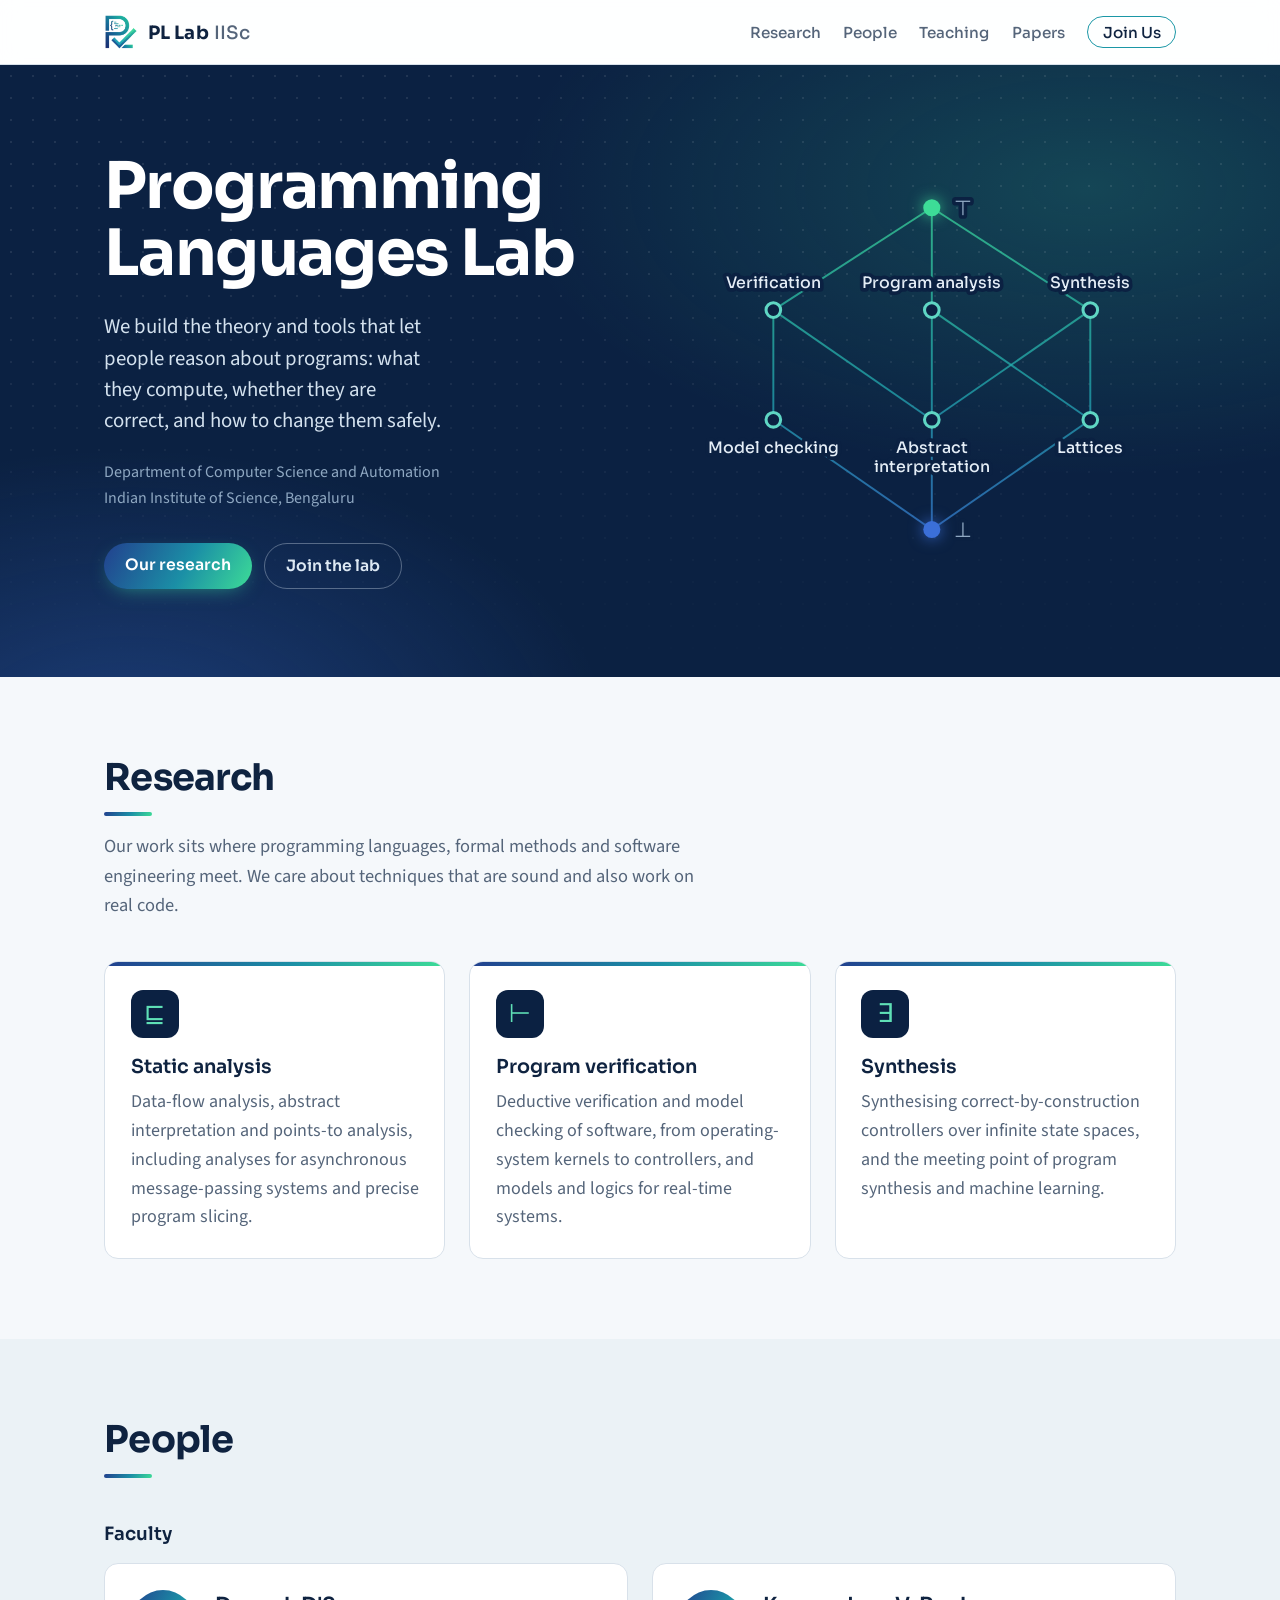
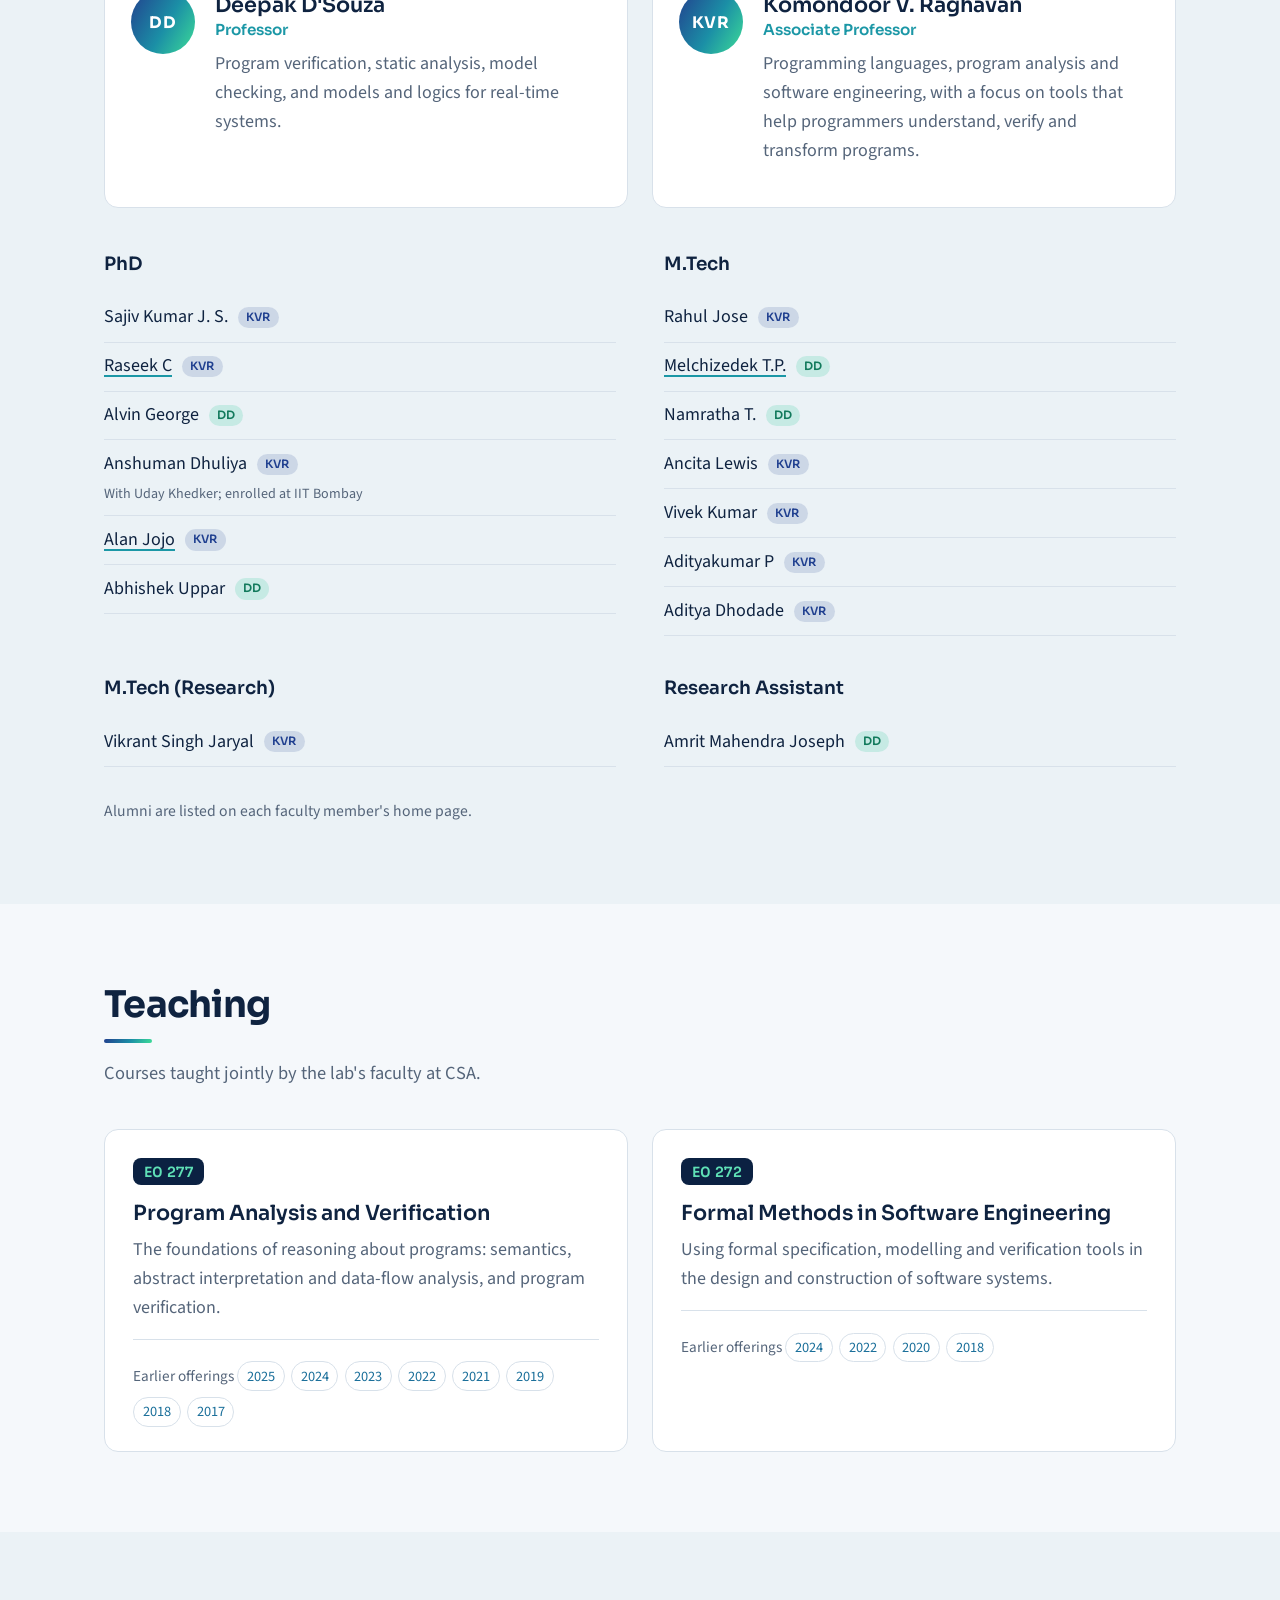
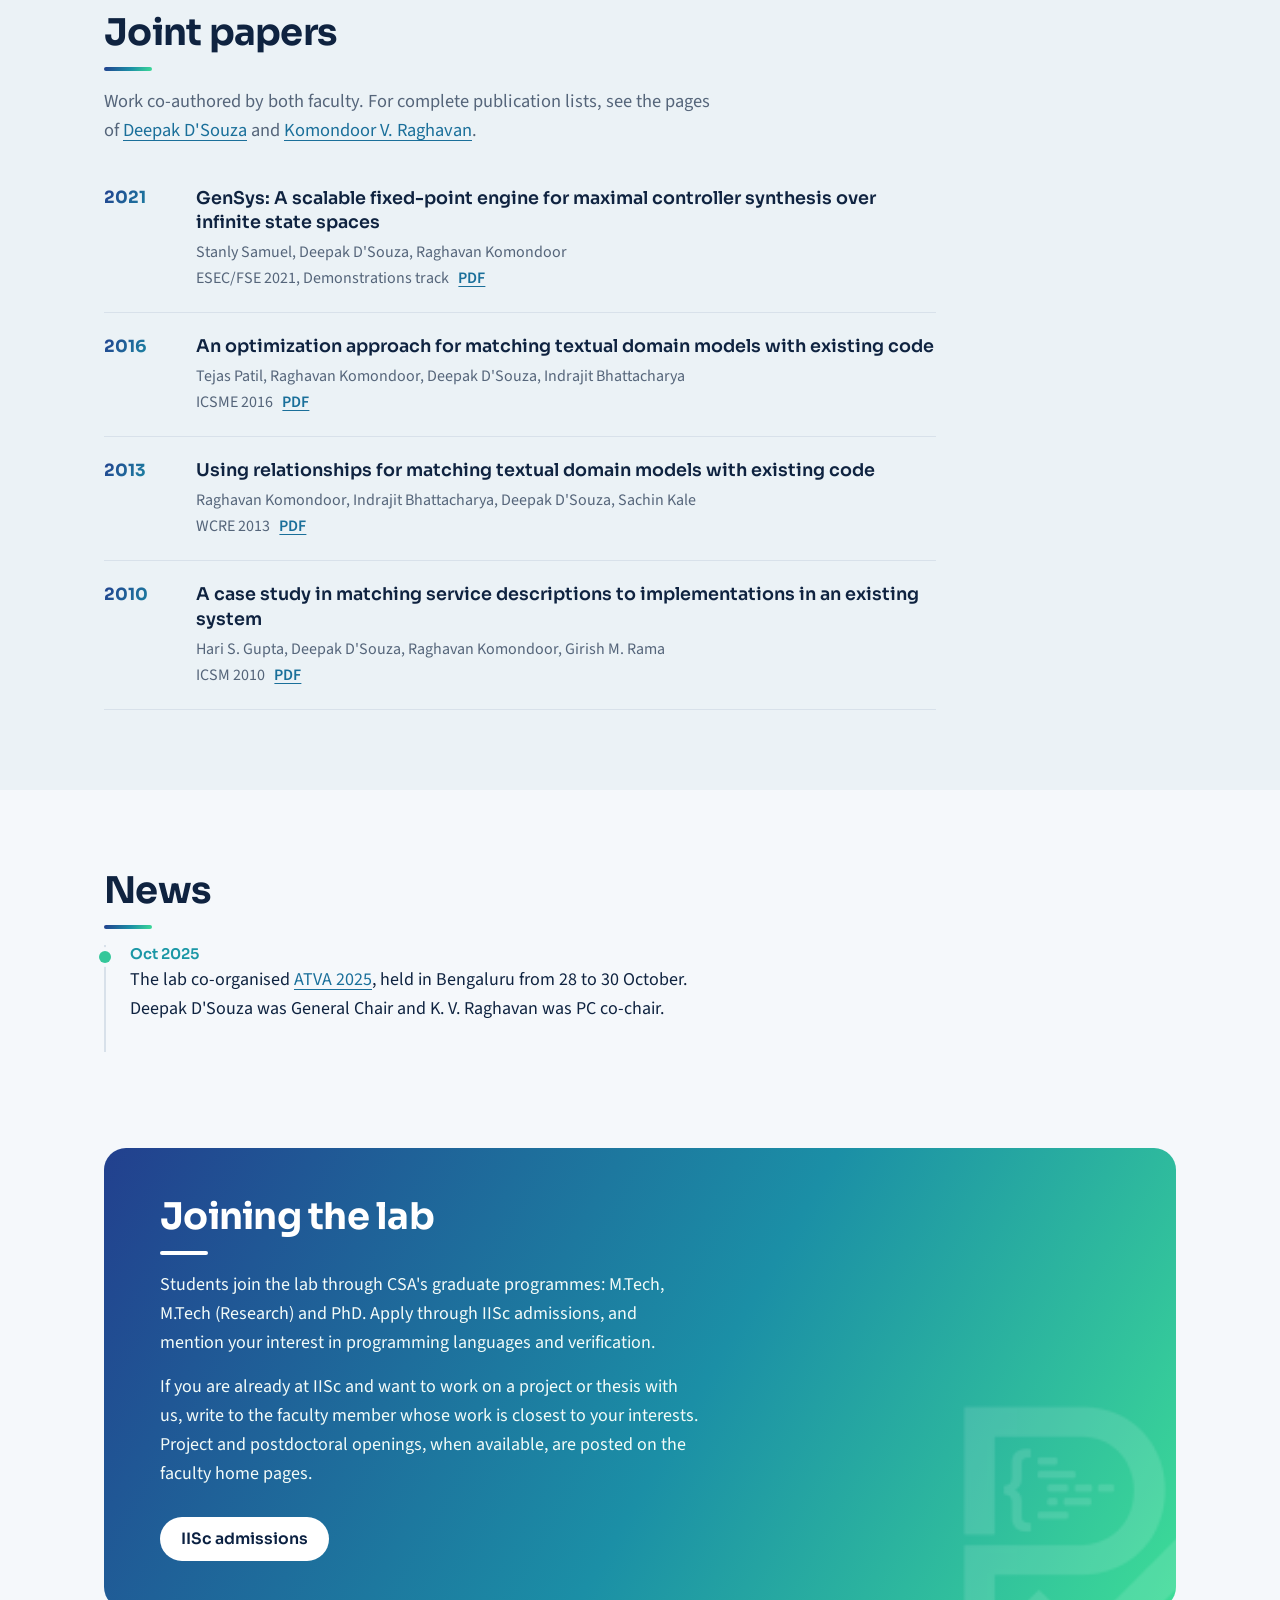
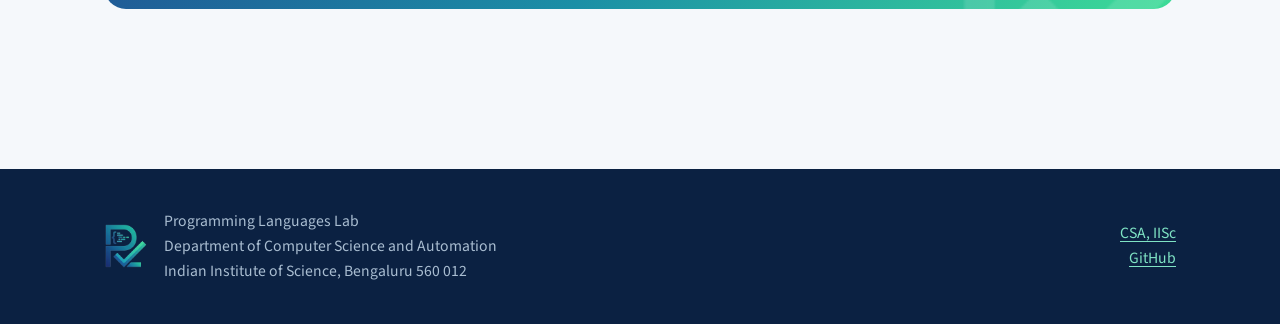
==== index.html @ a23aee88 "Added new theme" ====
<!doctype html>
<html lang="en">
<head>
  <meta charset="utf-8">
  <meta name="viewport" content="width=device-width, initial-scale=1">
  <title>Programming Languages Lab, IISc</title>
  <meta name="description" content="The Programming Languages Lab at the Department of Computer Science and Automation, Indian Institute of Science, Bengaluru. Program analysis, verification, and synthesis.">
  <meta name="theme-color" content="#0b2142">
  <meta property="og:title" content="Programming Languages Lab, IISc">
  <meta property="og:description" content="Program analysis, verification and synthesis at CSA, Indian Institute of Science, Bengaluru.">
  <meta property="og:image" content="https://pllab-iisc.github.io/images/logo.png">
  <link rel="icon" href="images/favicon.ico" sizes="any">
  <link rel="icon" href="images/favicon-32.png" type="image/png" sizes="32x32">
  <link rel="apple-touch-icon" href="images/apple-touch-icon.png">
  <link rel="preconnect" href="https://fonts.googleapis.com">
  <link rel="preconnect" href="https://fonts.gstatic.com" crossorigin>
  <link href="https://fonts.googleapis.com/css2?family=Sora:wght@400;500;600;700&family=Source+Sans+3:ital,wght@0,400;0,500;0,600;1,400&display=swap" rel="stylesheet">
  <link rel="stylesheet" href="style.css">
</head>
<body>

<header class="topbar">
  <div class="wrap topbar-inner">
    <a class="brand" href="#top">
      <img src="images/logo-mark.png" alt="" width="34" height="34">
      <span class="brand-name">PL Lab</span><span class="brand-inst">IISc</span>
    </a>
    <nav aria-label="Sections">
      <a href="#research">Research</a>
      <a href="#people">People</a>
      <a href="#teaching">Teaching</a>
      <a href="#papers">Papers</a>
      <a href="#join" class="nav-cta">Join Us</a>
    </nav>
  </div>
</header>

<main id="top">

  <!-- Hero -->
  <section class="hero">
    <div class="wrap hero-inner">
      <div class="hero-text">
        <h1>Programming Languages Lab</h1>
        <p class="lede">We build the theory and tools that let people reason about programs: what they compute, whether they are correct, and how to change them safely.</p>
        <p class="affil">Department of Computer Science and Automation<br>Indian Institute of Science, Bengaluru</p>
        <div class="hero-actions">
          <a class="btn btn-primary" href="#research">Our research</a>
          <a class="btn btn-ghost" href="#join">Join the lab</a>
        </div>
      </div>

      <!-- A Hasse diagram of the lab's research themes. Edit labels freely. -->
      <figure class="lattice" aria-hidden="true">
        <svg viewBox="0 0 400 320" role="presentation">
          <defs>
            <linearGradient id="edge" x1="0" y1="0" x2="0" y2="320" gradientUnits="userSpaceOnUse">
              <stop offset="0" stop-color="#3ddc97"/>
              <stop offset="0.55" stop-color="#22a8b0"/>
              <stop offset="1" stop-color="#3b6fd8"/>
            </linearGradient>
          </defs>
          <g class="edges" stroke="url(#edge)">
            <line x1="200" y1="26"  x2="70"  y2="110"/>
            <line x1="200" y1="26"  x2="200" y2="110"/>
            <line x1="200" y1="26"  x2="330" y2="110"/>
            <line x1="70"  y1="110" x2="70"  y2="200"/>
            <line x1="70"  y1="110" x2="200" y2="200"/>
            <line x1="200" y1="110" x2="200" y2="200"/>
            <line x1="200" y1="110" x2="330" y2="200"/>
            <line x1="330" y1="110" x2="200" y2="200"/>
            <line x1="330" y1="110" x2="330" y2="200"/>
            <line x1="70"  y1="200" x2="200" y2="290"/>
            <line x1="200" y1="200" x2="200" y2="290"/>
            <line x1="330" y1="200" x2="200" y2="290"/>
          </g>
          <g class="nodes">
            <circle cx="200" cy="26"  r="7" class="ext top"/>
            <circle cx="70"  cy="110" r="6"/>
            <circle cx="200" cy="110" r="6"/>
            <circle cx="330" cy="110" r="6"/>
            <circle cx="70"  cy="200" r="6"/>
            <circle cx="200" cy="200" r="6"/>
            <circle cx="330" cy="200" r="6"/>
            <circle cx="200" cy="290" r="7" class="ext bot"/>
          </g>
          <g class="labels">
            <text x="218" y="32" class="sym">⊤</text>
            <text x="70"  y="92">Verification</text>
            <text x="200" y="92">Program analysis</text>
            <text x="330" y="92">Synthesis</text>
            <text x="70"  y="227">Model checking</text>
            <text x="200" y="227">Abstract<tspan x="200" dy="16">interpretation</tspan></text>
            <text x="330" y="227">Lattices</text>
            <text x="218" y="296" class="sym">⊥</text>
          </g>
        </svg>
      </figure>
    </div>
  </section>

  <!-- Research -->
  <section id="research" class="block">
    <div class="wrap">
      <h2>Research</h2>
      <p class="intro">Our work sits where programming languages, formal methods and software engineering meet. We care about techniques that are sound and also work on real code.</p>

      <div class="themes">
        <article class="theme">
          <span class="glyph" aria-hidden="true">⊑</span>
          <h3>Static analysis</h3>
          <p>Data-flow analysis, abstract interpretation and points-to analysis, including analyses for asynchronous message-passing systems and precise program slicing.</p>
        </article>
        <article class="theme">
          <span class="glyph" aria-hidden="true">⊢</span>
          <h3>Program verification</h3>
          <p>Deductive verification and model checking of software, from operating-system kernels to controllers, and models and logics for real-time systems.</p>
        </article>
        <article class="theme">
          <span class="glyph" aria-hidden="true">∃</span>
          <h3>Synthesis</h3>
          <p>Synthesising correct-by-construction controllers over infinite state spaces, and the meeting point of program synthesis and machine learning.</p>
        </article>
      </div>
    </div>
  </section>

  <!-- People -->
  <section id="people" class="block tinted">
    <div class="wrap">
      <h2>People</h2>

      <h3 class="sub">Faculty</h3>
      <div class="faculty">
        <a class="person" href="https://www.csa.iisc.ac.in/~deepakd/">
          <span class="avatar" aria-hidden="true">DD</span>
          <div>
            <h4>Deepak D'Souza</h4>
            <p class="role">Professor</p>
            <p>Program verification, static analysis, model checking, and models and logics for real-time systems.</p>
          </div>
        </a>
        <a class="person" href="https://www.csa.iisc.ac.in/~raghavan/">
          <span class="avatar" aria-hidden="true">KVR</span>
          <div>
            <h4>Komondoor V. Raghavan</h4>
            <p class="role">Associate Professor</p>
            <p>Programming languages, program analysis and software engineering, with a focus on tools that help programmers understand, verify and transform programs.</p>
          </div>
        </a>
      </div>

      <!-- Lab members. Keep each list chronological by joining date -->
      <div class="members">        
        <div class="group g-phd">
          <h3 class="sub">PhD</h3>
          <ul class="roster">
            <li>Sajiv Kumar J. S. <span class="kvr">KVR</span></li>
            <li><a href="https://gecskp.ac.in/faculty/20/raseek-c">Raseek C</a> <span class="kvr">KVR</span></li>
            <li>Alvin George <span class="dd">DD</span></li>
            <li>Anshuman Dhuliya <span class="kvr">KVR</span><small>With Uday Khedker; enrolled at IIT Bombay</small></li>
            <li><a href="https://alanjojo.gitlab.io/">Alan Jojo</a> <span class="kvr">KVR</span></li>
            <li>Abhishek Uppar <span class="dd">DD</span></li>
          </ul>
        </div>

        <div class="group g-mtr">
          <h3 class="sub">M.Tech (Research)</h3>
          <ul class="roster">
            <li>Vikrant Singh Jaryal <span class="kvr">KVR</span></li>
          </ul>
        </div>

        <div class="group g-mtech">
          <h3 class="sub">M.Tech</h3>
          <ul class="roster">
            <li>Rahul Jose <span class="kvr">KVR</span></li>
            <li><a href="https://melchizedektp.github.io/">Melchizedek T.P.</a> <span class="dd">DD</span></li>
            <li>Namratha T. <span class="dd">DD</span></li>
            <li>Ancita Lewis <span class="kvr">KVR</span></li>
            <li>Vivek Kumar <span class="kvr">KVR</span></li>
            <li>Adityakumar P <span class="kvr">KVR</span></li>
            <li>Aditya Dhodade <span class="kvr">KVR</span></li>
          </ul>
        </div>

        <div class="group g-ra">
          <h3 class="sub">Research Assistant</h3>
          <ul class="roster">
            <li>Amrit Mahendra Joseph <span class="dd">DD</span></li>
          </ul>
        </div>
      </div>
      <p class="note">Alumni are listed on each faculty member's home page.</p>
    </div>
  </section>

  <!-- Teaching -->
  <section id="teaching" class="block">
    <div class="wrap">
      <h2>Teaching</h2>
      <p class="intro">Courses taught jointly by the lab's faculty at CSA.</p>

      <div class="courses">
        <article class="course">
          <p class="code">E0 277</p>
          <h3><a href="https://www.csa.iisc.ac.in/~deepakd/pav-2026/">Program Analysis and Verification</a></h3>
          <p>The foundations of reasoning about programs: semantics, abstract interpretation and data-flow analysis, and program verification.</p>
          <p class="past">Earlier offerings
            <a href="https://www.csa.iisc.ac.in/~raghavan/pav2025/">2025</a>
            <a href="https://www.csa.iisc.ac.in/~raghavan/pav2024/">2024</a>
            <a href="https://www.csa.iisc.ac.in/~raghavan/pav2023/">2023</a>
            <a href="https://www.csa.iisc.ac.in/~raghavan/pav2022/">2022</a>
            <a href="https://www.csa.iisc.ac.in/~raghavan/pav2021/">2021</a>
            <a href="https://www.csa.iisc.ac.in/~raghavan/pav2019/">2019</a>
            <a href="https://www.csa.iisc.ac.in/~raghavan/pav2018/">2018</a>
            <a href="https://www.csa.iisc.ac.in/~raghavan/pav2017/">2017</a>
          </p>
        </article>
        <article class="course">
          <p class="code">E0 272</p>
          <h3><a href="https://www.csa.iisc.ac.in/~deepakd/fmse-2026/">Formal Methods in Software Engineering</a></h3>
          <p>Using formal specification, modelling and verification tools in the design and construction of software systems.</p>
          <p class="past">Earlier offerings
            <a href="https://www.csa.iisc.ac.in/~deepakd/fmse-2024/">2024</a>
            <a href="https://www.csa.iisc.ac.in/~deepakd/fmse-2022/">2022</a>
            <a href="https://www.csa.iisc.ac.in/~deepakd/fmse-2020/">2020</a>
            <a href="https://www.csa.iisc.ac.in/~deepakd/fmse-2018/">2018</a>
          </p>
        </article>
      </div>
    </div>
  </section>

  <!-- Joint papers -->
  <section id="papers" class="block tinted">
    <div class="wrap">
      <h2>Joint papers</h2>
      <p class="intro">Work co-authored by both faculty. For complete publication lists, see the pages of
        <a href="https://www.csa.iisc.ac.in/~deepakd/papers/index-cron.html">Deepak D'Souza</a> and
        <a href="https://www.csa.iisc.ac.in/~raghavan/pubs.html">Komondoor V. Raghavan</a>.</p>

      <ol class="papers" reversed>
        <li>
          <span class="year">2021</span>
          <div>
            <cite>GenSys: A scalable fixed-point engine for maximal controller synthesis over infinite state spaces</cite>
            <span class="authors">Stanly Samuel, Deepak D'Souza, Raghavan Komondoor</span>
            <span class="venue">ESEC/FSE 2021, Demonstrations track <a href="https://www.csa.iisc.ac.in/~raghavan/ReadingMaterial/fse2021-tool.pdf">PDF</a></span>
          </div>
        </li>
        <li>
          <span class="year">2016</span>
          <div>
            <cite>An optimization approach for matching textual domain models with existing code</cite>
            <span class="authors">Tejas Patil, Raghavan Komondoor, Deepak D'Souza, Indrajit Bhattacharya</span>
            <span class="venue">ICSME 2016 <a href="https://www.csa.iisc.ac.in/~raghavan/ReadingMaterial/icsme2016.pdf">PDF</a></span>
          </div>
        </li>
        <li>
          <span class="year">2013</span>
          <div>
            <cite>Using relationships for matching textual domain models with existing code</cite>
            <span class="authors">Raghavan Komondoor, Indrajit Bhattacharya, Deepak D'Souza, Sachin Kale</span>
            <span class="venue">WCRE 2013 <a href="https://www.csa.iisc.ac.in/~raghavan/ReadingMaterial/wcre13.pdf">PDF</a></span>
          </div>
        </li>
        <li>
          <span class="year">2010</span>
          <div>
            <cite>A case study in matching service descriptions to implementations in an existing system</cite>
            <span class="authors">Hari S. Gupta, Deepak D'Souza, Raghavan Komondoor, Girish M. Rama</span>
            <span class="venue">ICSM 2010 <a href="https://www.csa.iisc.ac.in/~raghavan/ReadingMaterial/GuptaCaseStudy-CameraReady.pdf">PDF</a></span>
          </div>
        </li>
      </ol>
    </div>
  </section>

  <!-- News: newest first -->
  <section id="news" class="block">
    <div class="wrap">
      <h2>News</h2>
      <ul class="news">
        <li><time datetime="2025-10">Oct 2025</time><p>The lab co-organised <a href="https://atva-conference.org/">ATVA 2025</a>, held in Bengaluru from 28 to 30 October. Deepak D'Souza was General Chair and K. V. Raghavan was PC co-chair.</p></li>
      </ul>
    </div>
  </section>

  <!-- Join -->
  <section id="join" class="block">
    <div class="wrap">
      <div class="join">
        <h2>Joining the lab</h2>
        <p>Students join the lab through CSA's graduate programmes: M.Tech, M.Tech (Research) and PhD. Apply through IISc admissions, and mention your interest in programming languages and verification.</p>
        <p>If you are already at IISc and want to work on a project or thesis with us, write to the faculty member whose work is closest to your interests. Project and postdoctoral openings, when available, are posted on the faculty home pages.</p>
        <a class="btn btn-light" href="https://iisc.ac.in/admissions/">IISc admissions</a>
      </div>
    </div>
  </section>

</main>

<footer class="footer">
  <div class="wrap footer-inner">
    <div class="footer-brand">
      <img src="images/logo-mark.png" alt="" width="44" height="44">
      <address>
        Programming Languages Lab<br>
        Department of Computer Science and Automation<br>
        Indian Institute of Science, Bengaluru 560 012
      </address>
    </div>
    <p><a href="https://www.csa.iisc.ac.in/">CSA, IISc</a><br><a href="https://github.com/pllab-iisc">GitHub</a></p>
  </div>
</footer>

</body>
</html>
---- style.css ----
:root {
  --navy: #0b2142;
  --blue: #1f3f8f;
  --teal: #1b97a6;
  --green: #34c79a;
  --brand-grad: linear-gradient(120deg, #22408e 0%, #1b8fa6 55%, #3ddc97 100%);

  /* page */
  --paper: #f5f8fb;
  --surface: #ffffff;
  --tint: #ebf2f6;
  --ink: #0f2340;
  --muted: #55657a;
  --rule: #d8e1ea;
  --link: #1a6f9a;

  --head: "Sora", "Segoe UI", system-ui, sans-serif;
  --body: "Source Sans 3", system-ui, -apple-system, "Segoe UI", sans-serif;
  --measure: 68ch;
  --radius: 14px;
  color-scheme: light;
}

@media (prefers-color-scheme: dark) {
  :root {
    --paper: #08121f;
    --surface: #0f1d31;
    --tint: #0b1828;
    --ink: #e5edf5;
    --muted: #9db0c4;
    --rule: #1d304a;
    --link: #5fd0c0;
    color-scheme: dark;
  }
}

*, *::before, *::after { box-sizing: border-box; }

html { scroll-behavior: smooth; scroll-padding-top: 4.5rem; }
@media (prefers-reduced-motion: reduce) { html { scroll-behavior: auto; } }

body {
  margin: 0;
  background: var(--paper);
  color: var(--ink);
  font: 400 1.125rem/1.6 var(--body);
  -webkit-font-smoothing: antialiased;
}

a { color: var(--link); text-decoration-thickness: 1px; text-underline-offset: 0.2em; }
a:hover { text-decoration-thickness: 2px; }
:focus-visible { outline: 2px solid var(--teal); outline-offset: 3px; border-radius: 4px; }

h1, h2, h3, h4, h5 { font-family: var(--head); color: var(--ink); }

.wrap { max-width: 70rem; margin: 0 auto; padding: 0 1.5rem; }
@media (max-width: 40rem) { .wrap { padding: 0 1rem; } }

/* ---------- Buttons ---------- */
.btn {
  display: inline-block;
  font: 600 0.98rem var(--head);
  padding: 0.75rem 1.3rem;
  border-radius: 999px;
  text-decoration: none;
  transition: transform 0.15s ease, box-shadow 0.15s ease, background 0.15s ease;
}
.btn:hover { transform: translateY(-1px); }
.btn-primary { background: var(--brand-grad); color: #fff; box-shadow: 0 6px 20px -8px rgba(52, 199, 154, 0.7); }
.btn-ghost { color: #dce8f3; border: 1px solid rgba(220, 232, 243, 0.35); }
.btn-ghost:hover { background: rgba(255, 255, 255, 0.08); }
.btn-light { background: #fff; color: var(--navy); }

/* ---------- Top bar ---------- */
.topbar {
  position: sticky; top: 0; z-index: 10;
  background: color-mix(in srgb, var(--surface) 88%, transparent);
  backdrop-filter: blur(10px);
  border-bottom: 1px solid var(--rule);
}
.topbar-inner { display: flex; align-items: center; justify-content: space-between; gap: 1rem; min-height: 4rem; flex-wrap: wrap; }
.brand { display: flex; align-items: center; gap: 0.6rem; text-decoration: none; }
.brand img { display: block; }
.brand-name { font: 700 1.15rem var(--head); color: var(--ink); letter-spacing: 0.01em; }
.brand-inst { font: 500 1.15rem var(--head); color: var(--muted); margin-left: -0.25rem; }
.topbar nav { display: flex; align-items: center; gap: 1.4rem; flex-wrap: wrap; }
.topbar nav a { color: var(--muted); text-decoration: none; font: 500 0.95rem var(--head); }
.topbar nav a:hover { color: var(--ink); }
.topbar nav a.nav-cta { color: var(--ink); border: 1.5px solid var(--teal); padding: 0.35rem 0.9rem; border-radius: 999px; }
.topbar nav a.nav-cta:hover { background: var(--teal); color: #fff; }
@media (max-width: 40rem) {
  .topbar-inner { padding-top: 0.6rem; padding-bottom: 0.6rem; }
  .topbar nav { gap: 0.75rem; flex-wrap: nowrap; width: 100%; overflow-x: auto; scrollbar-width: none; padding-bottom: 0.15rem; }
  .topbar nav a { white-space: nowrap; font-size: 0.9rem; }
  .topbar nav a.nav-cta { padding: 0.1rem 0.7rem; }
}

/* ---------- Hero ---------- */
.hero {
  position: relative;
  overflow: hidden;
  color: #e4edf6;
  background:
    radial-gradient(60rem 30rem at 85% 20%, rgba(52, 199, 154, 0.22), transparent 60%),
    radial-gradient(50rem 30rem at 10% 110%, rgba(59, 111, 216, 0.35), transparent 60%),
    var(--navy);
}
/* faint dot grid, like graph paper */
.hero::before {
  content: "";
  position: absolute; inset: 0;
  background-image: radial-gradient(rgba(255, 255, 255, 0.09) 1px, transparent 1.2px);
  background-size: 22px 22px;
  mask-image: linear-gradient(to bottom, #000 30%, transparent);
  pointer-events: none;
}
.hero-inner {
  position: relative;
  display: grid;
  grid-template-columns: minmax(0, 1.1fr) minmax(0, 1fr);
  gap: 3rem;
  align-items: center;
  padding-top: 5.5rem;
  padding-bottom: 5.5rem;
}
.hero h1 {
  font: 700 clamp(2.5rem, 5.6vw, 4rem)/1.05 var(--head);
  letter-spacing: -0.025em;
  margin: 0 0 1.5rem;
  color: #fff;
}
.lede { font-size: 1.3rem; line-height: 1.5; max-width: 34ch; margin: 0 0 1.5rem; color: #d3e1ee; }
.affil { color: #8fa8c2; margin: 0 0 2rem; font-size: 1rem; }
.hero-actions { display: flex; gap: 0.8rem; flex-wrap: wrap; }

.lattice { margin: 0; }
.lattice svg { width: 100%; height: auto; display: block; overflow: visible; }
.lattice .edges line { stroke-width: 1.6; stroke-opacity: 0.75; }
.lattice .nodes circle { fill: var(--navy); stroke: #5fd6c4; stroke-width: 2.5; }
.lattice .nodes circle.ext { fill: #3ddc97; stroke: none; filter: drop-shadow(0 0 6px rgba(61, 220, 151, 0.8)); }
.lattice .nodes circle.bot { fill: #3b6fd8; filter: drop-shadow(0 0 6px rgba(59, 111, 216, 0.9)); }
.lattice .labels text {
  font: 500 13px var(--head);
  fill: #e4edf6;
  text-anchor: middle;
  paint-order: stroke;
  stroke: var(--navy);
  stroke-width: 6px;
  stroke-linejoin: round;
}
.lattice .labels text.sym { text-anchor: start; font: 400 17px var(--head); fill: #8fa8c2; }

/* Lattice draws itself on load. */
@media (prefers-reduced-motion: no-preference) {
  .lattice .edges line { stroke-dasharray: 200; stroke-dashoffset: 200; animation: draw 1.1s ease-out forwards; }
  .lattice .edges line:nth-child(n+4) { animation-delay: 0.25s; }
  .lattice .edges line:nth-child(n+10) { animation-delay: 0.5s; }
  .lattice .labels { opacity: 0; animation: fade 0.6s ease-out 0.7s forwards; }
}
@keyframes draw { to { stroke-dashoffset: 0; } }
@keyframes fade { to { opacity: 1; } }

@media (max-width: 52rem) {
  .hero-inner { grid-template-columns: 1fr; padding-top: 3.5rem; padding-bottom: 3.5rem; gap: 2.5rem; }
  .lattice { max-width: 26rem; }
}

/* ---------- Sections ---------- */
.block { padding: 5rem 0; }
.block.tinted { background: var(--tint); }
.block h2 {
  font: 700 clamp(1.8rem, 3.5vw, 2.3rem)/1.15 var(--head);
  letter-spacing: -0.02em;
  margin: 0 0 1rem;
}
/* short brand bar under each section heading */
.block h2::after {
  content: "";
  display: block;
  width: 3rem; height: 4px;
  margin-top: 0.8rem;
  border-radius: 2px;
  background: var(--brand-grad);
}
.intro { color: var(--muted); max-width: var(--measure); margin: 0 0 2.5rem; font-size: 1.15rem; }
.note { color: var(--muted); font-size: 0.98rem; margin: 2rem 0 0; }
.sub { font: 600 1.15rem/1.3 var(--head); margin: 2.75rem 0 1.1rem; }

/* Research themes */
.themes { display: grid; grid-template-columns: repeat(3, minmax(0, 1fr)); gap: 1.5rem; }
.theme {
  position: relative;
  background: var(--surface);
  border: 1px solid var(--rule);
  border-radius: var(--radius);
  padding: 1.75rem 1.6rem 1.6rem;
  overflow: hidden;
}
.theme::before {
  content: ""; position: absolute; left: 0; right: 0; top: 0; height: 4px;
  background: var(--brand-grad);
}
.glyph {
  display: grid; place-items: center;
  width: 3rem; height: 3rem;
  margin-bottom: 1.1rem;
  border-radius: 12px;
  background: var(--navy);
  color: #5fe0b6;
  font: 500 1.6rem/1 var(--head);
}
.theme h3 { font: 600 1.2rem/1.3 var(--head); margin: 0 0 0.5rem; }
.theme p { margin: 0; color: var(--muted); }
@media (max-width: 56rem) { .themes { grid-template-columns: 1fr; } .theme p { max-width: 60ch; } }

/* People */
.faculty { display: grid; grid-template-columns: repeat(2, minmax(0, 1fr)); gap: 1.5rem; }
.person {
  display: grid; grid-template-columns: auto 1fr; gap: 1.25rem; align-items: start;
  background: var(--surface);
  border: 1px solid var(--rule);
  border-radius: var(--radius);
  padding: 1.6rem;
}
.avatar {
  display: grid; place-items: center;
  width: 4rem; height: 4rem;
  border-radius: 50%;
  background: var(--brand-grad);
  color: #fff;
  font: 700 1rem var(--head);
  letter-spacing: 0.02em;
}

a.person { color: inherit; text-decoration: none; transition: transform 0.15s ease, border-color 0.15s ease, box-shadow 0.15s ease; }
a.person:hover { transform: translateY(-2px); border-color: var(--teal); box-shadow: 0 12px 28px -16px rgba(11, 33, 66, 0.45); }
a.person:focus-visible { outline: 2px solid var(--teal); outline-offset: 3px; }
.person h4 { font: 600 1.3rem/1.25 var(--head); margin: 0.1rem 0 0.15rem; transition: color 0.15s ease; }
a.person:hover h4 { color: var(--teal); }
.person .role { margin: 0 0 0.7rem; color: var(--teal); font: 600 0.95rem var(--head); }
.person p { margin: 0 0 1rem; color: var(--muted); }
.person .more { font: 600 0.95rem var(--head); color: var(--link); text-decoration: underline; text-decoration-thickness: 1px; text-underline-offset: 0.2em; }
a.person:hover .more { text-decoration-thickness: 2px; }
@media (prefers-reduced-motion: reduce) { a.person, a.person:hover { transition: none; transform: none; } }
@media (max-width: 48rem) { .faculty { grid-template-columns: 1fr; } }
@media (max-width: 30rem) { .person { grid-template-columns: 1fr; } }

/* Lab members */
.members {
  display: grid;
  grid-template-columns: repeat(2, minmax(0, 1fr));
  grid-template-areas:
    "phd mtech"
    "mtr ra";
  grid-template-rows: auto 1fr;
  gap: 2.5rem 3rem;
  margin-top: 2.75rem;
}
.members .sub { margin-top: 0; }
.g-ra    { grid-area: ra; }
.g-phd   { grid-area: phd; }
.g-mtr   { grid-area: mtr; }
.g-mtech { grid-area: mtech; }
@media (max-width: 36rem) {
  .members { grid-template-columns: 1fr; grid-template-areas: none; gap: 2.25rem; }
  .g-ra, .g-phd, .g-mtr, .g-mtech { grid-area: auto; }
}
.roster { list-style: none; margin: 0; padding: 0; }
.roster li {
  display: flex; flex-wrap: wrap; align-items: center; gap: 0.25rem 0.6rem;
  padding: 0.6rem 0;
  border-bottom: 1px solid var(--rule);
}
.roster li small { flex-basis: 100%; color: var(--muted); font-size: 0.88rem; }
/* names that link to a personal website */
.roster li > a { color: var(--ink); text-decoration-color: var(--teal); text-decoration-thickness: 1.5px; }
.roster li > a:hover { color: var(--teal); }
/* advisor tags */
.roster .dd, .roster .kvr {
  font: 600 0.72rem/1 var(--head);
  letter-spacing: 0.03em;
  padding: 0.3rem 0.5rem;
  border-radius: 999px;
}
.roster .dd  { background: color-mix(in srgb, var(--green) 20%, transparent); color: #127a5c; }
.roster .kvr { background: color-mix(in srgb, var(--blue) 15%, transparent);  color: var(--blue); }
@media (prefers-color-scheme: dark) {
  .roster .dd  { color: #6fe8bd; }
  .roster .kvr { color: #9ab8ff; background: color-mix(in srgb, #3b6fd8 25%, transparent); }
}

/* Teaching */
.courses { display: grid; grid-template-columns: repeat(2, minmax(0, 1fr)); gap: 1.5rem; }
.course {
  background: var(--surface);
  border: 1px solid var(--rule);
  border-radius: var(--radius);
  padding: 1.75rem 1.75rem 1.5rem;
}
.course .code {
  display: inline-block;
  margin: 0 0 0.9rem;
  padding: 0.3rem 0.7rem;
  border-radius: 8px;
  background: var(--navy);
  color: #5fe0b6;
  font: 600 0.88rem var(--head);
  letter-spacing: 0.02em;
}
.course h3 { font: 600 1.3rem/1.3 var(--head); margin: 0 0 0.6rem; }
.course h3 a { color: var(--ink); text-decoration: none; }
.course h3 a:hover { color: var(--teal); }
.course p { margin: 0 0 1rem; color: var(--muted); }
.course .past { font-size: 0.95rem; margin: 0; padding-top: 1rem; border-top: 1px solid var(--rule); }
.course .past a {
  display: inline-block; margin: 0.35rem 0.2rem 0 0;
  padding: 0.15rem 0.55rem; border-radius: 999px;
  border: 1px solid var(--rule); text-decoration: none; font-size: 0.9rem;
}
.course .past a:hover { border-color: var(--teal); }
@media (max-width: 48rem) { .courses { grid-template-columns: 1fr; } }

/* Papers */
.papers { margin: 0; padding: 0; list-style: none; max-width: 52rem; }
.papers li {
  display: grid; grid-template-columns: 4.5rem 1fr; gap: 1.25rem;
  padding: 1.3rem 0;
  border-bottom: 1px solid var(--rule);
}
.papers li:first-child { padding-top: 0; }
.papers .year {
  font: 700 1.05rem var(--head);
  background: var(--brand-grad);
  -webkit-background-clip: text; background-clip: text;
  color: transparent;
  padding-top: 0.1rem;
}
.papers cite { display: block; font: 600 1.1rem/1.4 var(--head); font-style: normal; margin-bottom: 0.35rem; }
.papers .authors, .papers .venue { display: block; color: var(--muted); font-size: 1rem; }
.papers .venue a { margin-left: 0.4rem; font-weight: 600; }
@media (max-width: 30rem) { .papers li { grid-template-columns: 1fr; gap: 0.2rem; } }

/* News: a simple timeline */
.news { list-style: none; margin: 0; padding: 0 0 0 1.5rem; max-width: var(--measure); border-left: 2px solid var(--rule); }
.news li { position: relative; padding: 0 0 1.75rem; }
.news li::before {
  content: ""; position: absolute; left: calc(-1.5rem - 7px); top: 0.35rem;
  width: 12px; height: 12px; border-radius: 50%;
  background: var(--green); box-shadow: 0 0 0 4px var(--paper);
}
.news time { display: block; font: 600 0.92rem var(--head); color: var(--teal); margin-bottom: 0.2rem; }
.news p { margin: 0; }

/* Join */
#join { padding-top: 1rem; }
.join {
  position: relative; overflow: hidden;
  background: var(--brand-grad);
  color: #f2fbf8;
  border-radius: 22px;
  padding: 3rem clamp(1.5rem, 5vw, 3.5rem);
}
.join::after {
  content: ""; position: absolute; right: -4rem; bottom: -5rem;
  width: 18rem; height: 18rem;
  background: url("images/logo-mark.png") center / contain no-repeat;
  opacity: 0.12;
  filter: brightness(0) invert(1);
  pointer-events: none;
}
.join h2 { color: #fff; }
.join h2::after { background: #fff; }
.join p { max-width: 60ch; margin: 0 0 1rem; position: relative; }
.join .btn { margin-top: 0.75rem; position: relative; }

/* Footer */
.footer { background: var(--navy); color: #a9bdd1; margin-top: 5rem; }
.footer-inner { display: flex; justify-content: space-between; align-items: center; gap: 2rem; flex-wrap: wrap; padding-top: 2.5rem; padding-bottom: 2.5rem; font-size: 0.98rem; }
.footer-brand { display: flex; align-items: center; gap: 1rem; }
.footer address { font-style: normal; }
.footer a { color: #7fe3c4; }
.footer p { margin: 0; text-align: right; }
@media (max-width: 34rem) { .footer p { text-align: left; } }
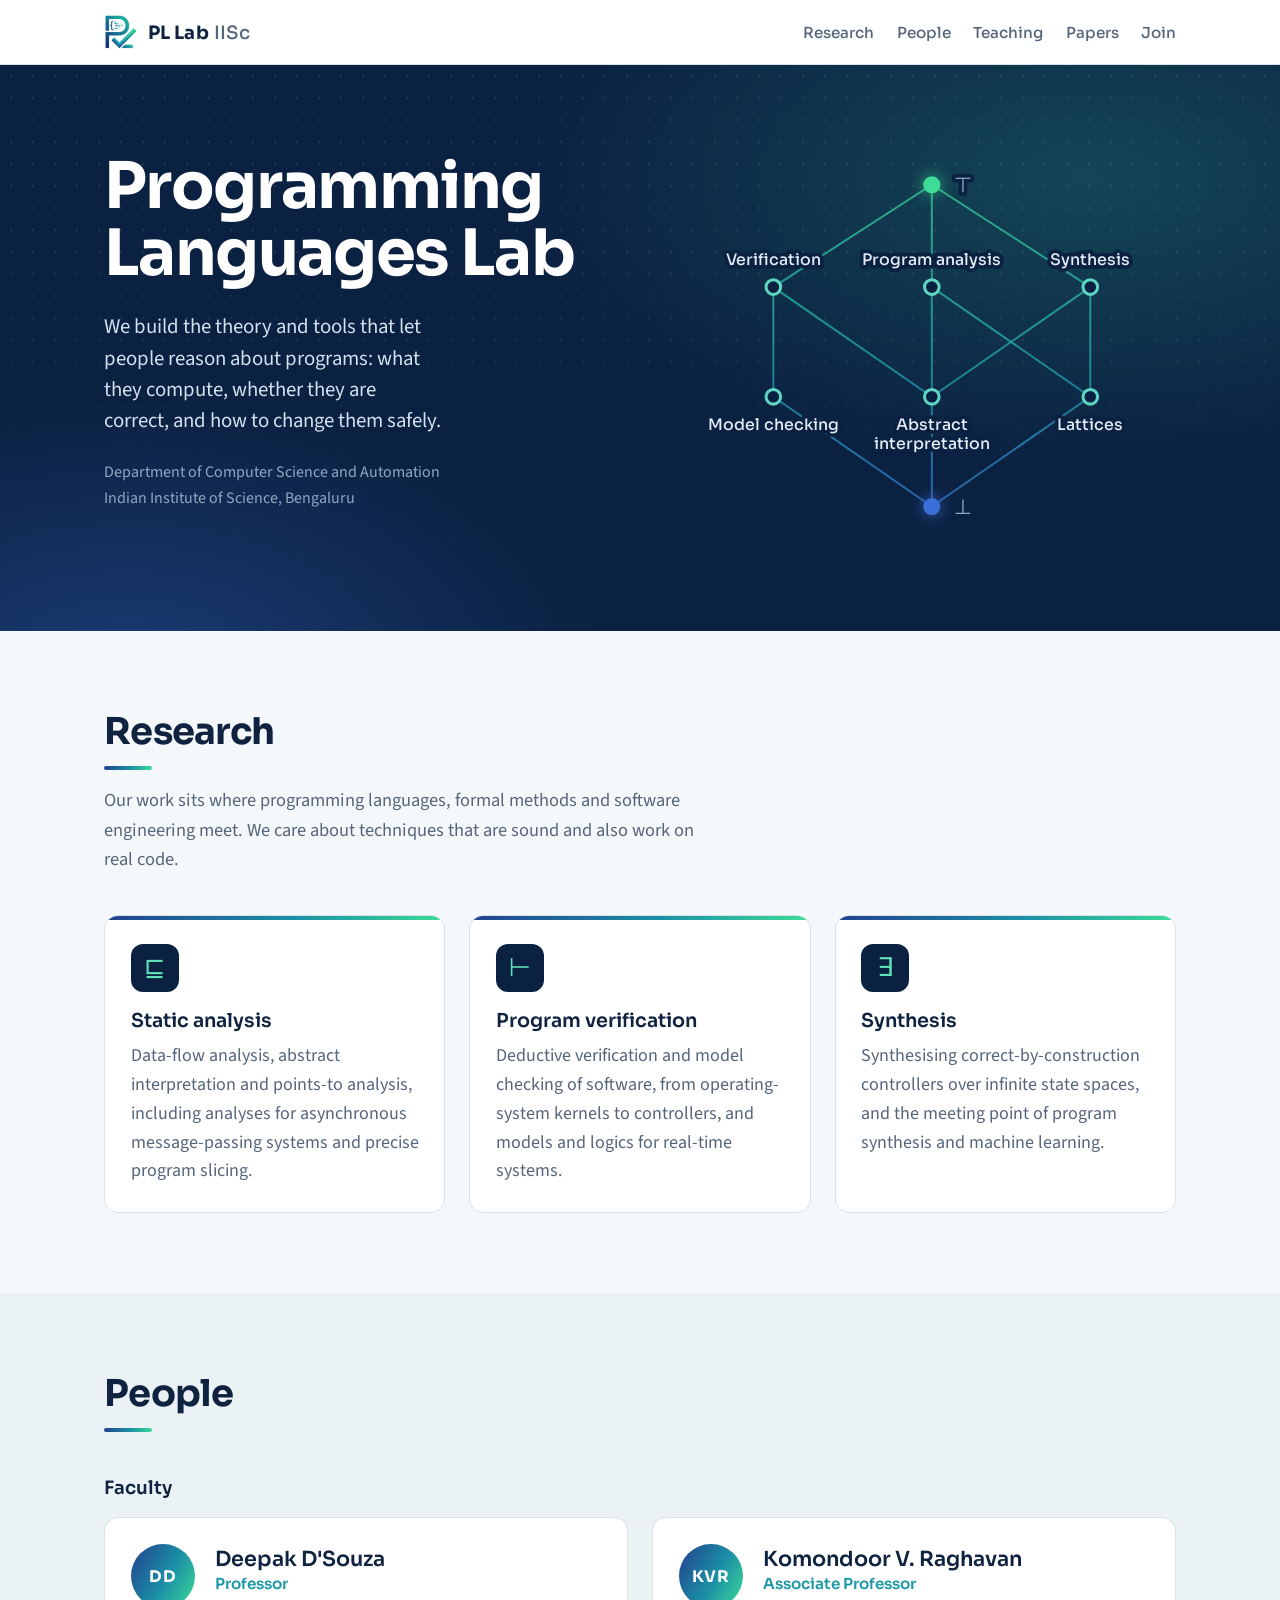
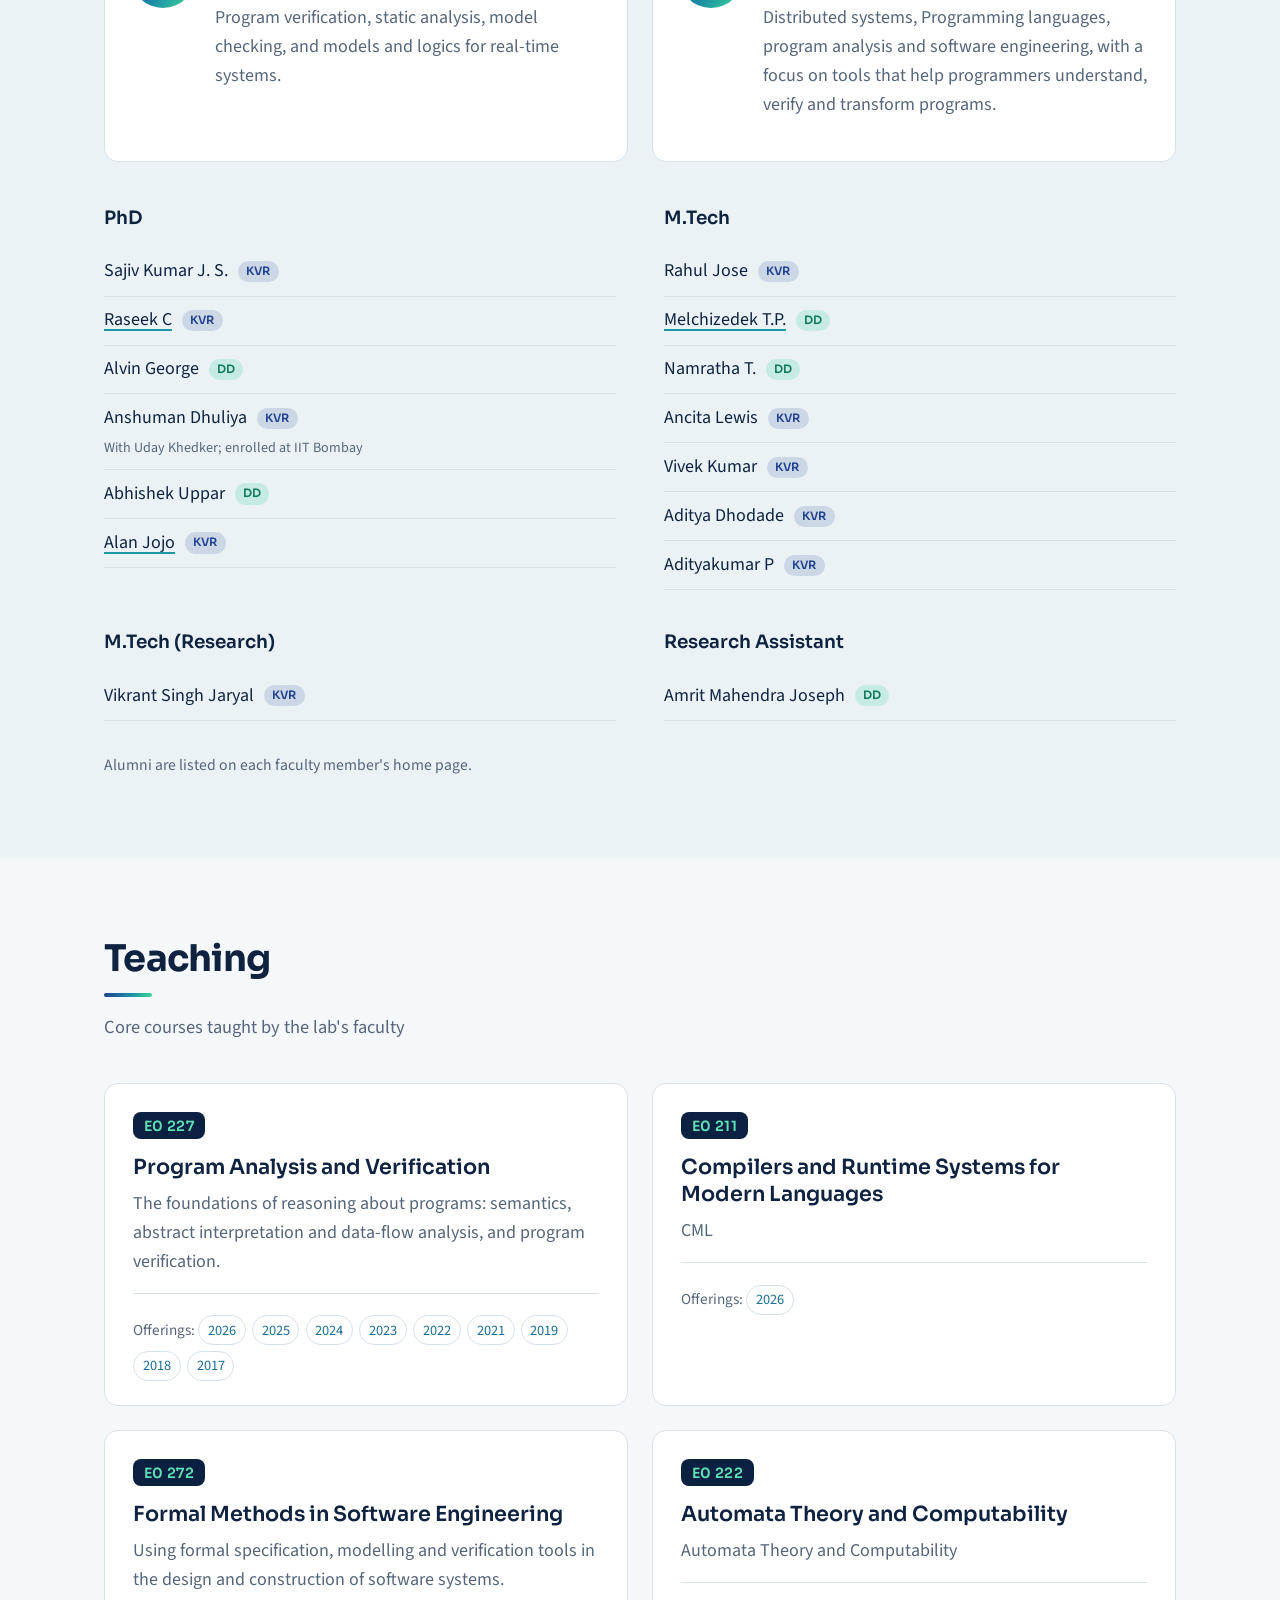
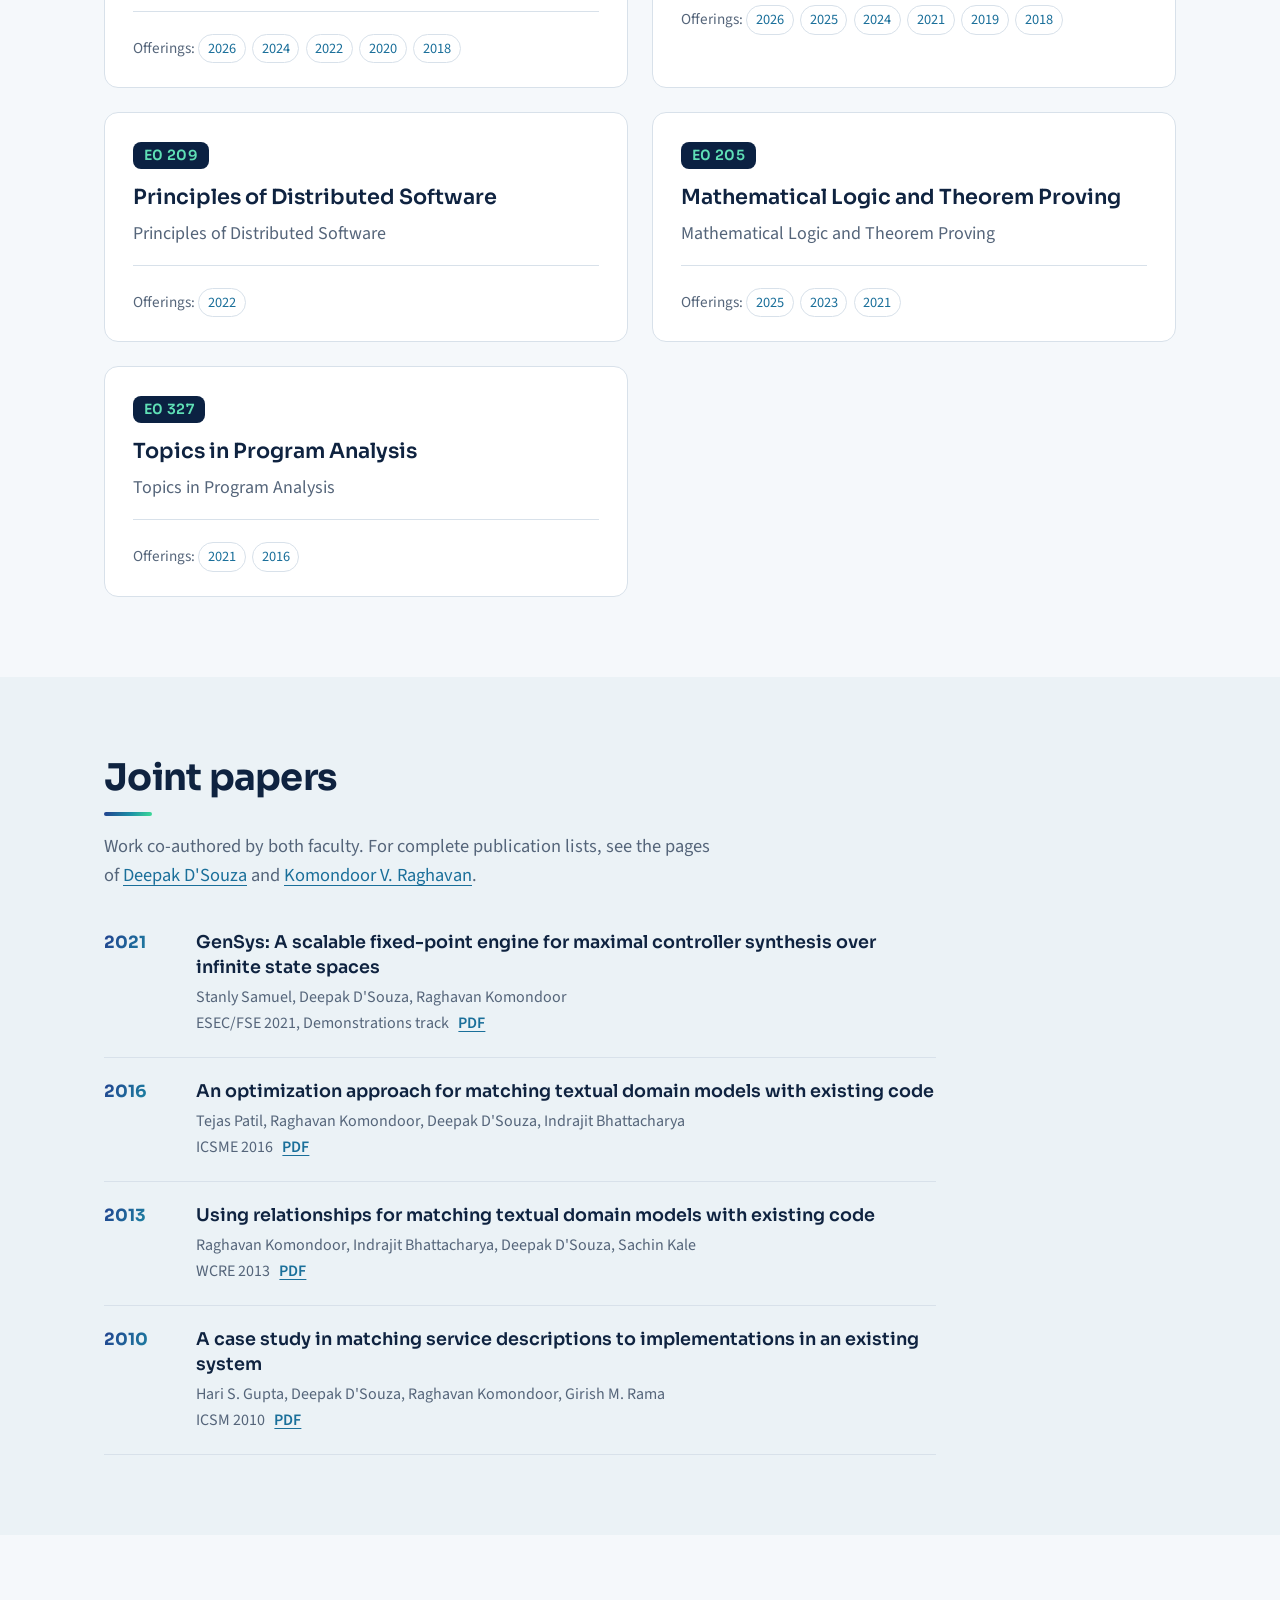
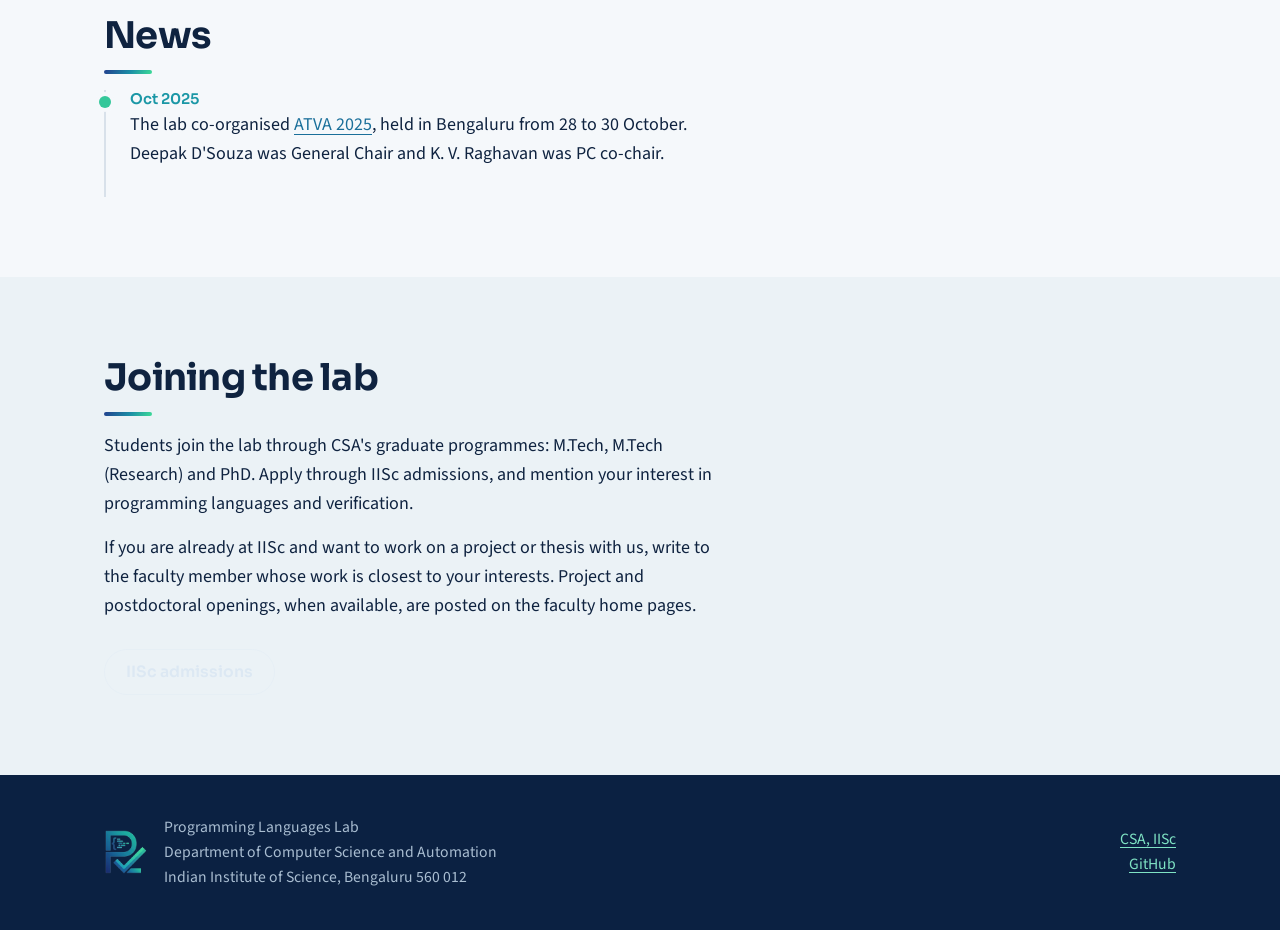
==== commit c499cc6b: "Added courses" ====
--- a/index.html
+++ b/index.html
@@ -30,7 +30,7 @@
       <a href="#people">People</a>
       <a href="#teaching">Teaching</a>
       <a href="#papers">Papers</a>
-      <a href="#join" class="nav-cta">Join Us</a>
+      <a href="#join">Join</a>
     </nav>
   </div>
 </header>
@@ -44,10 +44,6 @@
         <h1>Programming Languages Lab</h1>
         <p class="lede">We build the theory and tools that let people reason about programs: what they compute, whether they are correct, and how to change them safely.</p>
         <p class="affil">Department of Computer Science and Automation<br>Indian Institute of Science, Bengaluru</p>
-        <div class="hero-actions">
-          <a class="btn btn-primary" href="#research">Our research</a>
-          <a class="btn btn-ghost" href="#join">Join the lab</a>
-        </div>
       </div>
 
       <!-- A Hasse diagram of the lab's research themes. Edit labels freely. -->
@@ -145,7 +141,7 @@
           <div>
             <h4>Komondoor V. Raghavan</h4>
             <p class="role">Associate Professor</p>
-            <p>Programming languages, program analysis and software engineering, with a focus on tools that help programmers understand, verify and transform programs.</p>
+            <p>Distributed systems, Programming languages, program analysis and software engineering, with a focus on tools that help programmers understand, verify and transform programs.</p>
           </div>
         </a>
       </div>
@@ -159,8 +155,8 @@
             <li><a href="https://gecskp.ac.in/faculty/20/raseek-c">Raseek C</a> <span class="kvr">KVR</span></li>
             <li>Alvin George <span class="dd">DD</span></li>
             <li>Anshuman Dhuliya <span class="kvr">KVR</span><small>With Uday Khedker; enrolled at IIT Bombay</small></li>
+            <li>Abhishek Uppar <span class="dd">DD</span></li>
             <li><a href="https://alanjojo.gitlab.io/">Alan Jojo</a> <span class="kvr">KVR</span></li>
-            <li>Abhishek Uppar <span class="dd">DD</span></li>
           </ul>
         </div>
 
@@ -179,8 +175,8 @@
             <li>Namratha T. <span class="dd">DD</span></li>
             <li>Ancita Lewis <span class="kvr">KVR</span></li>
             <li>Vivek Kumar <span class="kvr">KVR</span></li>
+            <li>Aditya Dhodade <span class="kvr">KVR</span></li>
             <li>Adityakumar P <span class="kvr">KVR</span></li>
-            <li>Aditya Dhodade <span class="kvr">KVR</span></li>
           </ul>
         </div>
 
@@ -199,14 +195,15 @@
   <section id="teaching" class="block">
     <div class="wrap">
       <h2>Teaching</h2>
-      <p class="intro">Courses taught jointly by the lab's faculty at CSA.</p>
+      <p class="intro">Core courses taught by the lab's faculty</p>
 
       <div class="courses">
         <article class="course">
-          <p class="code">E0 277</p>
+          <p class="code">E0 227</p>
           <h3><a href="https://www.csa.iisc.ac.in/~deepakd/pav-2026/">Program Analysis and Verification</a></h3>
           <p>The foundations of reasoning about programs: semantics, abstract interpretation and data-flow analysis, and program verification.</p>
-          <p class="past">Earlier offerings
+          <p class="past">Offerings:
+            <a href="https://www.csa.iisc.ac.in/~raghavan/pav2026/">2026</a>
             <a href="https://www.csa.iisc.ac.in/~raghavan/pav2025/">2025</a>
             <a href="https://www.csa.iisc.ac.in/~raghavan/pav2024/">2024</a>
             <a href="https://www.csa.iisc.ac.in/~raghavan/pav2023/">2023</a>
@@ -218,16 +215,65 @@
           </p>
         </article>
         <article class="course">
+          <p class="code">E0 211</p>
+          <h3><a href="http://www.csa.iisc.ac.in/~raghavan/cml2026/">Compilers and Runtime Systems for Modern Languages</a></h3>
+          <p>CML</p>
+          <p class="past">Offerings:
+            <a href="https://www.csa.iisc.ac.in/~raghavan/cml2026/">2026</a>
+          </p>
+        </article>
+        <article class="course">
           <p class="code">E0 272</p>
           <h3><a href="https://www.csa.iisc.ac.in/~deepakd/fmse-2026/">Formal Methods in Software Engineering</a></h3>
           <p>Using formal specification, modelling and verification tools in the design and construction of software systems.</p>
-          <p class="past">Earlier offerings
+          <p class="past">Offerings:
+            <a href="https://www.csa.iisc.ac.in/~deepakd/fmse-2026/">2026</a>
             <a href="https://www.csa.iisc.ac.in/~deepakd/fmse-2024/">2024</a>
             <a href="https://www.csa.iisc.ac.in/~deepakd/fmse-2022/">2022</a>
             <a href="https://www.csa.iisc.ac.in/~deepakd/fmse-2020/">2020</a>
             <a href="https://www.csa.iisc.ac.in/~deepakd/fmse-2018/">2018</a>
           </p>
         </article>
+        <article class="course">
+          <p class="code">E0 222</p>
+          <h3><a href="http://www.csa.iisc.ac.in/~deepakd/atc-2026/">Automata Theory and Computability</a></h3>
+          <p>Automata Theory and Computability</p>
+          <p class="past">Offerings:
+            <a href="http://www.csa.iisc.ac.in/~deepakd/atc-2026/">2026</a>
+            <a href="http://www.csa.iisc.ac.in/~deepakd/atc-2025/">2025</a>
+            <a href="http://www.csa.iisc.ac.in/~deepakd/atc-2024/">2024</a>
+            <a href="http://www.csa.iisc.ac.in/~deepakd/atc-2021/">2021</a>
+            <a href="http://www.csa.iisc.ac.in/~deepakd/atc-2019/">2019</a>
+            <a href="http://www.csa.iisc.ac.in/~deepakd/atc-2018/">2018</a>
+          </p>
+        </article>
+        <article class="course">
+          <p class="code">E0 209</p>
+          <h3><a href="http://www.csa.iisc.ac.in/~raghavan/pods2022/">Principles of Distributed Software</a></h3>
+          <p>Principles of Distributed Software</p>
+          <p class="past">Offerings:
+            <a href="http://www.csa.iisc.ac.in/~raghavan/pods2022/">2022</a>
+          </p>
+        </article>
+        <article class="course">
+          <p class="code">E0 205</p>
+          <h3><a href="http://www.csa.iisc.ac.in/~deepakd/logic-2025/">Mathematical Logic and Theorem Proving</a></h3>
+          <p>Mathematical Logic and Theorem Proving</p>
+          <p class="past">Offerings:
+            <a href="http://www.csa.iisc.ac.in/~deepakd/logic-2025/">2025</a>
+            <a href="http://www.csa.iisc.ac.in/~deepakd/logic-2023/">2023</a>
+            <a href="http://www.csa.iisc.ac.in/~deepakd/logic-2021/">2021</a>
+          </p>
+        </article>
+        <article class="course">
+          <p class="code">E0 327</p>
+          <h3><a href="http://www.csa.iisc.ac.in/~deepakd/topics-pav-2021/">Topics in Program Analysis</a></h3>
+          <p>Topics in Program Analysis</p>
+          <p class="past">Offerings:
+            <a href="http://www.csa.iisc.ac.in/~deepakd/topics-pav-2021/">2021</a>
+            <a href="http://www.csa.iisc.ac.in/~deepakd/tpa-2016/">2016</a>
+          </p>
+        </article>
       </div>
     </div>
   </section>
@@ -288,14 +334,12 @@
   </section>
 
   <!-- Join -->
-  <section id="join" class="block">
-    <div class="wrap">
-      <div class="join">
-        <h2>Joining the lab</h2>
-        <p>Students join the lab through CSA's graduate programmes: M.Tech, M.Tech (Research) and PhD. Apply through IISc admissions, and mention your interest in programming languages and verification.</p>
-        <p>If you are already at IISc and want to work on a project or thesis with us, write to the faculty member whose work is closest to your interests. Project and postdoctoral openings, when available, are posted on the faculty home pages.</p>
-        <a class="btn btn-light" href="https://iisc.ac.in/admissions/">IISc admissions</a>
-      </div>
+  <section id="join" class="block tinted join">
+    <div class="wrap">
+      <h2>Joining the lab</h2>
+      <p>Students join the lab through CSA's graduate programmes: M.Tech, M.Tech (Research) and PhD. Apply through IISc admissions, and mention your interest in programming languages and verification.</p>
+      <p>If you are already at IISc and want to work on a project or thesis with us, write to the faculty member whose work is closest to your interests. Project and postdoctoral openings, when available, are posted on the faculty home pages.</p>
+      <a class="btn btn-ghost" href="https://iisc.ac.in/admissions/">IISc admissions</a>
     </div>
   </section>
 
--- a/style.css
+++ b/style.css
@@ -243,7 +243,15 @@
 a.person:hover .more { text-decoration-thickness: 2px; }
 @media (prefers-reduced-motion: reduce) { a.person, a.person:hover { transition: none; transform: none; } }
 @media (max-width: 48rem) { .faculty { grid-template-columns: 1fr; } }
-@media (max-width: 30rem) { .person { grid-template-columns: 1fr; } }
+/* Narrow: avatar beside name + role; research area spans full width below */
+@media (max-width: 30rem) {
+  .person { column-gap: 1rem; row-gap: 0; }
+  .person > div { display: contents; }
+  .person .avatar { grid-row: 1 / 3; align-self: center; }
+  .person h4 { grid-column: 2; align-self: end; margin: 0 0 0.15rem; }
+  .person .role { grid-column: 2; align-self: start; margin: 0; }
+  .person .role + p { grid-column: 1 / -1; margin: 1rem 0 0; }
+}
 
 /* Lab members */
 .members {
@@ -352,29 +360,11 @@
 .news p { margin: 0; }
 
 /* Join */
-#join { padding-top: 1rem; }
-.join {
-  position: relative; overflow: hidden;
-  background: var(--brand-grad);
-  color: #f2fbf8;
-  border-radius: 22px;
-  padding: 3rem clamp(1.5rem, 5vw, 3.5rem);
-}
-.join::after {
-  content: ""; position: absolute; right: -4rem; bottom: -5rem;
-  width: 18rem; height: 18rem;
-  background: url("images/logo-mark.png") center / contain no-repeat;
-  opacity: 0.12;
-  filter: brightness(0) invert(1);
-  pointer-events: none;
-}
-.join h2 { color: #fff; }
-.join h2::after { background: #fff; }
-.join p { max-width: 60ch; margin: 0 0 1rem; position: relative; }
-.join .btn { margin-top: 0.75rem; position: relative; }
+.join p { max-width: var(--measure); margin: 0 0 1rem; }
+.join .btn { margin-top: 0.75rem; }
 
 /* Footer */
-.footer { background: var(--navy); color: #a9bdd1; margin-top: 5rem; }
+.footer { background: var(--navy); color: #a9bdd1; }
 .footer-inner { display: flex; justify-content: space-between; align-items: center; gap: 2rem; flex-wrap: wrap; padding-top: 2.5rem; padding-bottom: 2.5rem; font-size: 0.98rem; }
 .footer-brand { display: flex; align-items: center; gap: 1rem; }
 .footer address { font-style: normal; }
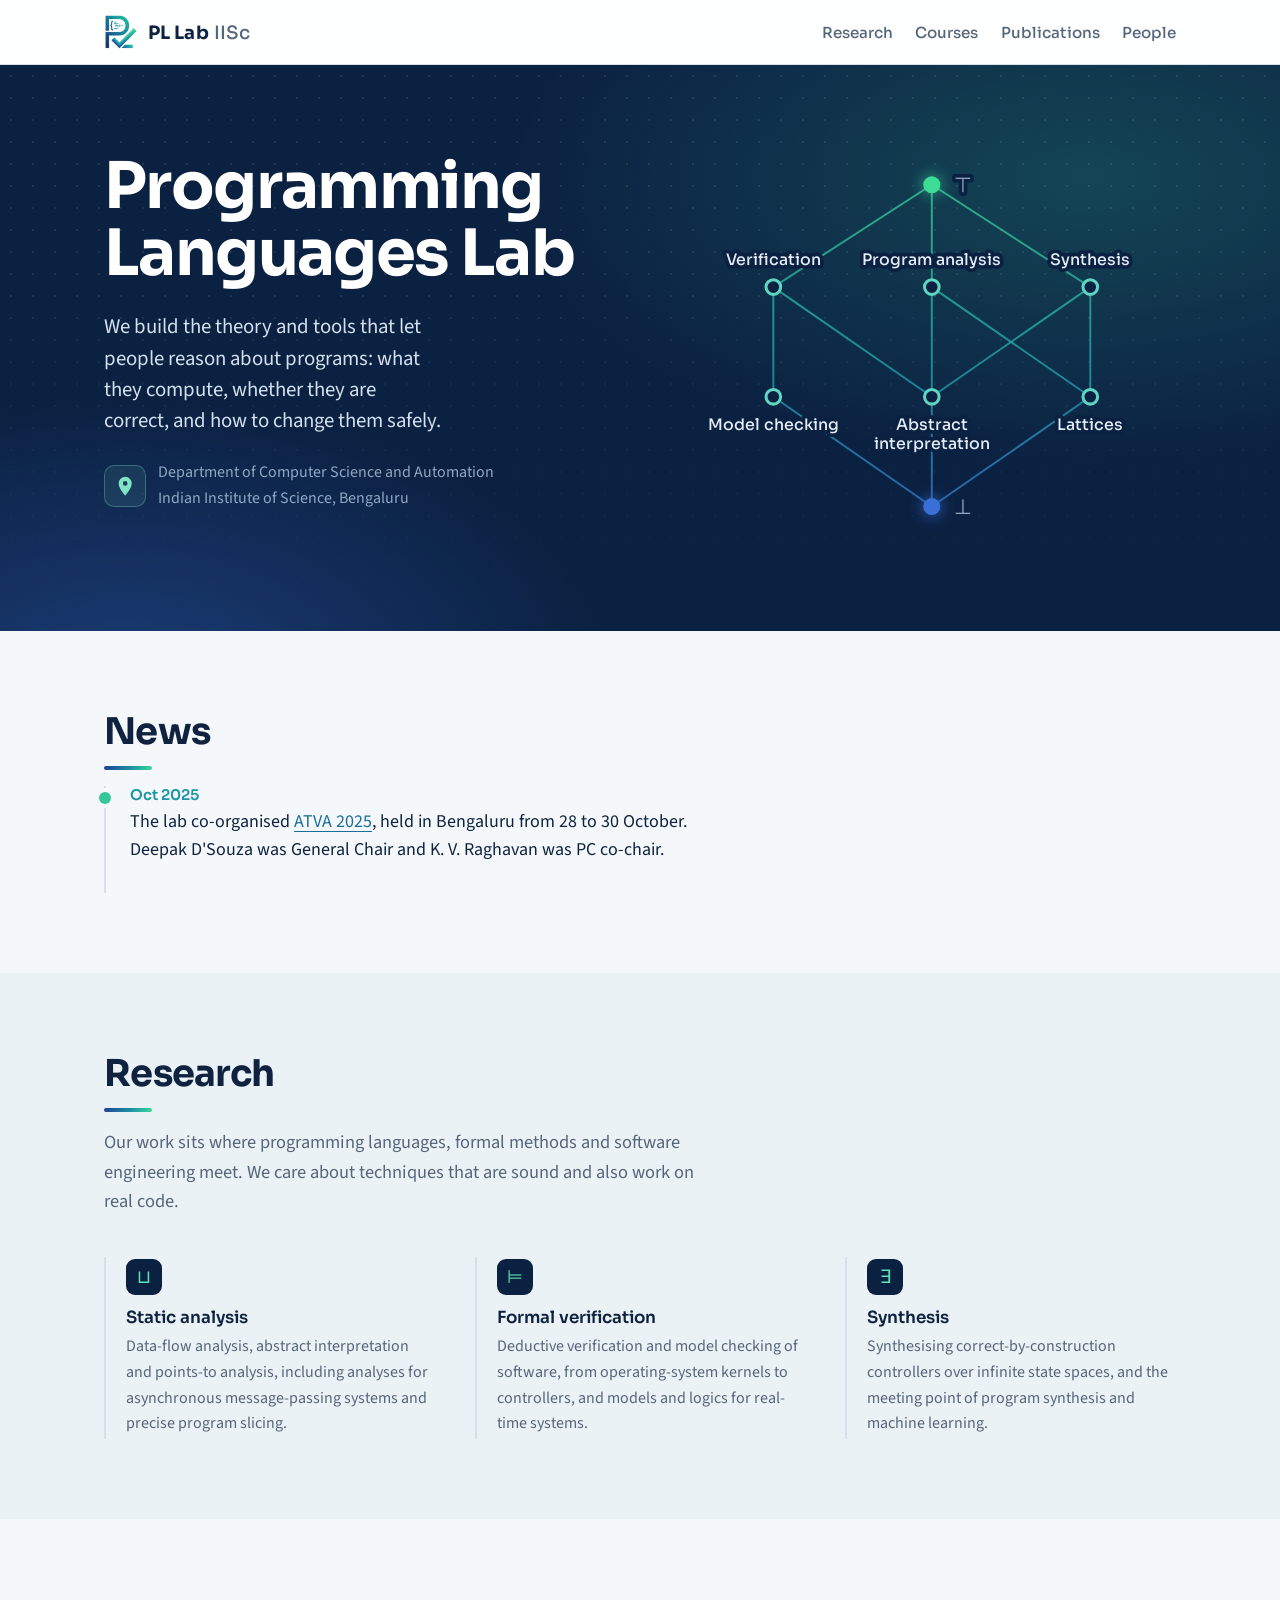
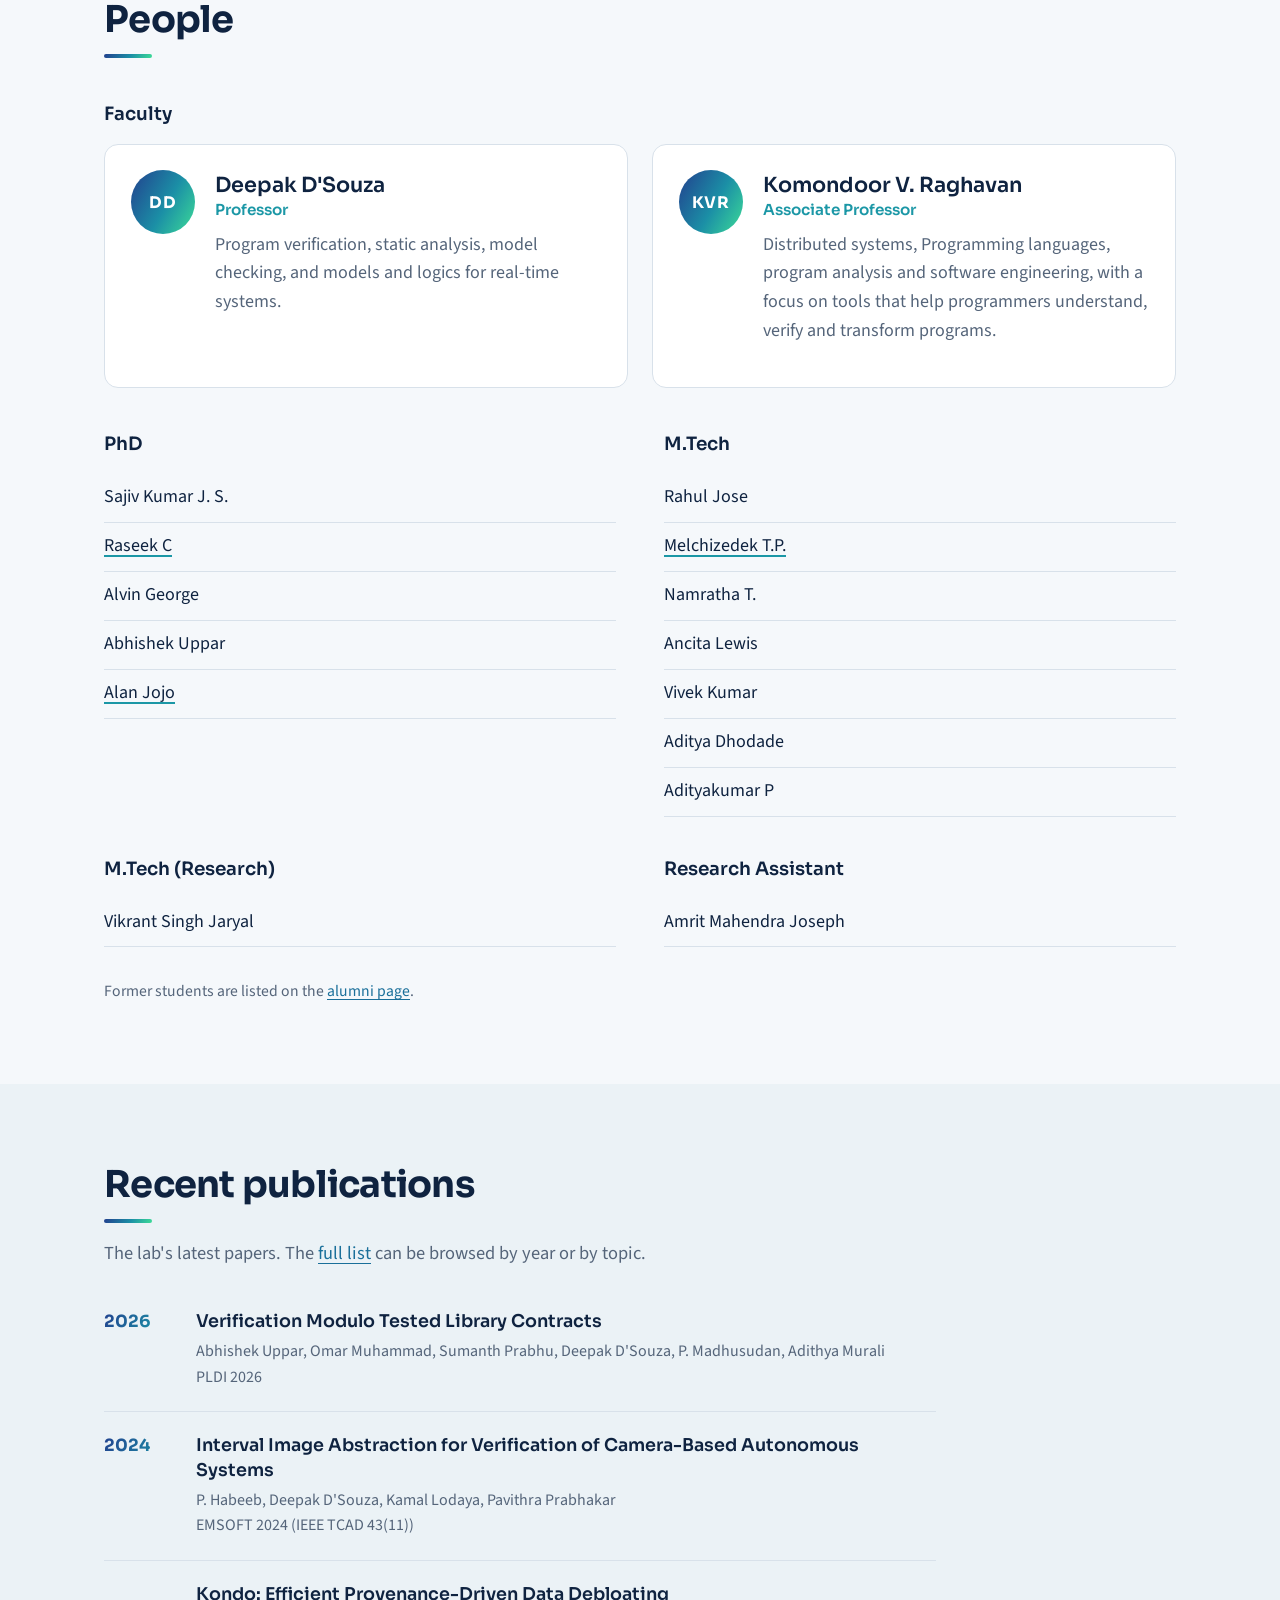
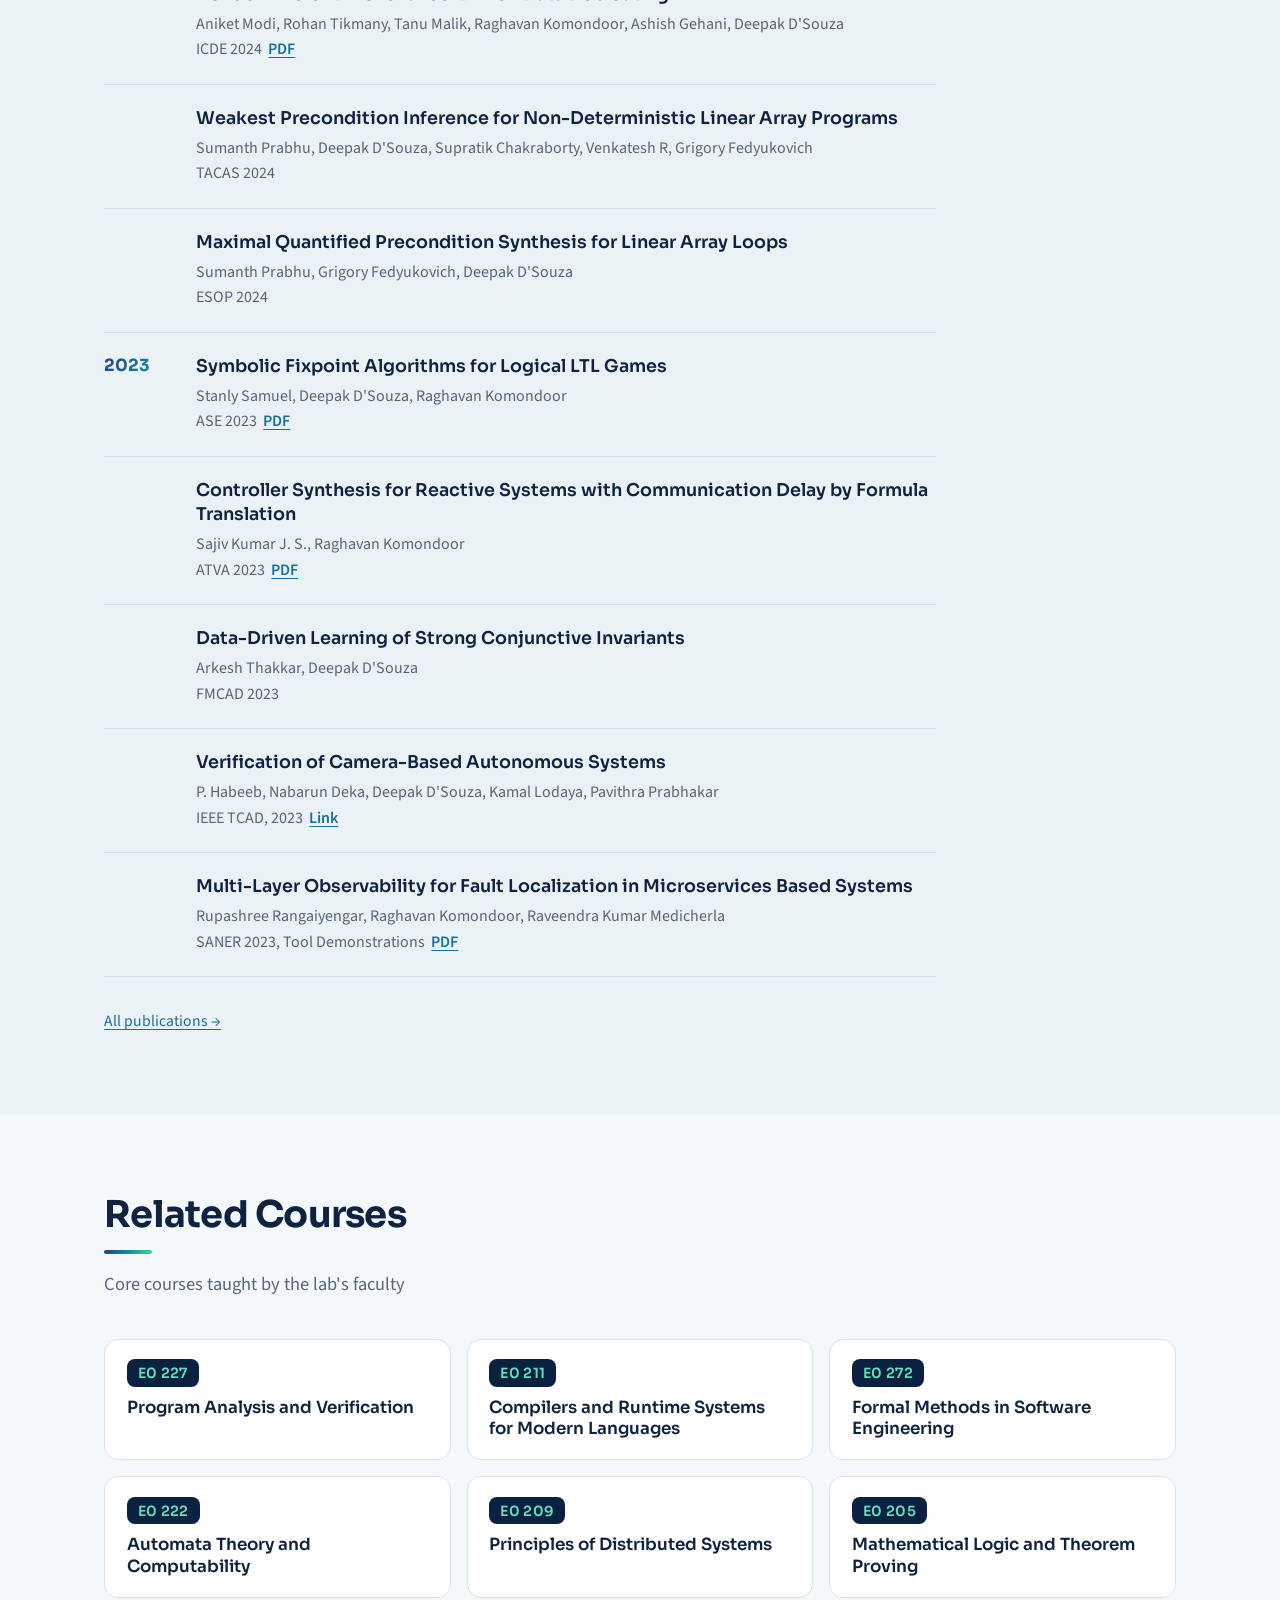
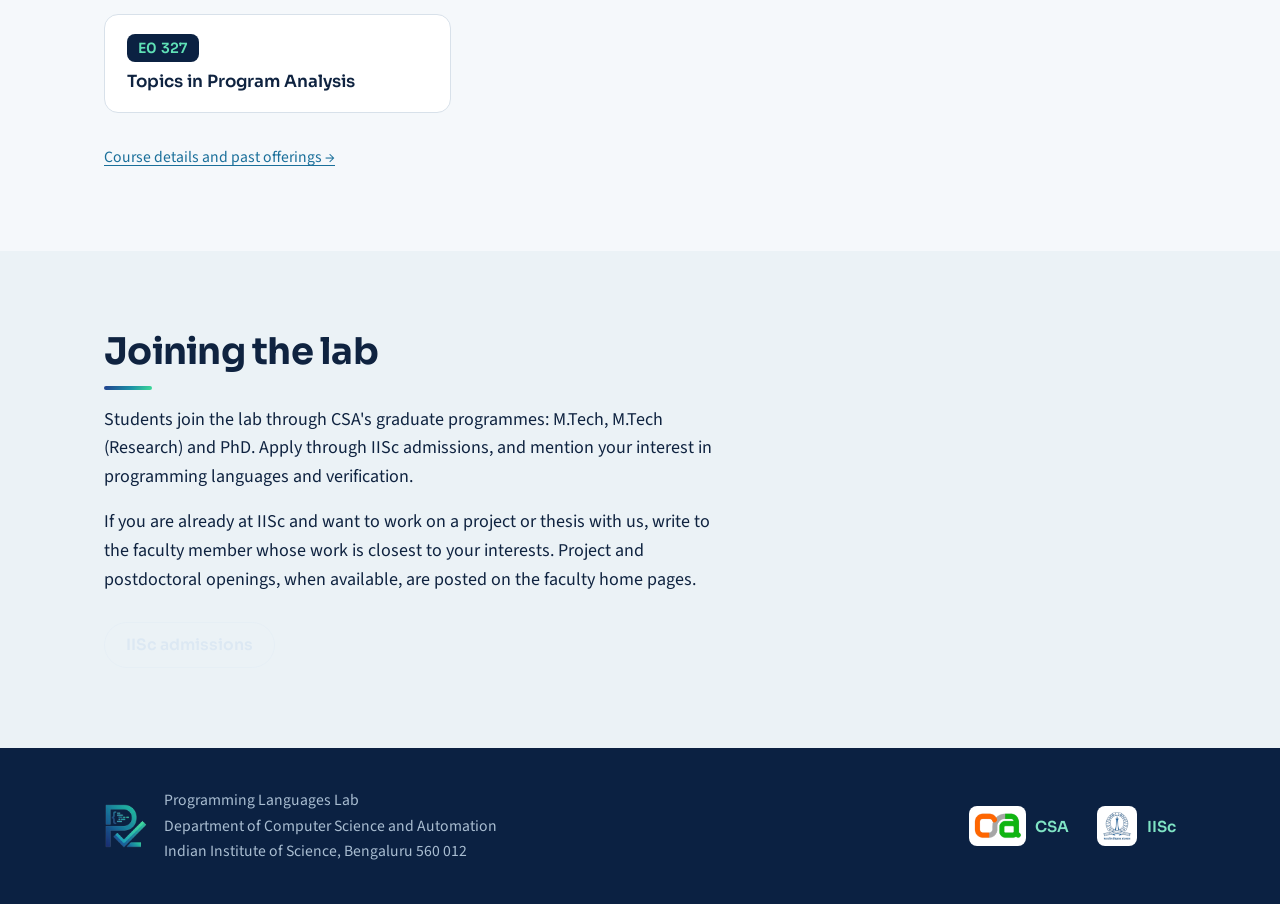
==== commit 20d3d3e9: "Restructuring the entire site" ====
--- a/index.html
+++ b/index.html
@@ -15,25 +15,19 @@
   <link rel="preconnect" href="https://fonts.googleapis.com">
   <link rel="preconnect" href="https://fonts.gstatic.com" crossorigin>
   <link href="https://fonts.googleapis.com/css2?family=Sora:wght@400;500;600;700&family=Source+Sans+3:ital,wght@0,400;0,500;0,600;1,400&display=swap" rel="stylesheet">
-  <link rel="stylesheet" href="style.css">
+  <link rel="stylesheet" href="css/base.css">
+  <link rel="stylesheet" href="css/home.css">
+  <link rel="stylesheet" href="css/courses.css">
+  <link rel="stylesheet" href="css/people.css">
+  <script src="js/courses.js" defer></script>
+  <script src="js/pubs.js" defer></script>
+  <script src="js/people.js" defer></script>
 </head>
-<body>
+<body data-root="" data-page="home">
 
-<header class="topbar">
-  <div class="wrap topbar-inner">
-    <a class="brand" href="#top">
-      <img src="images/logo-mark.png" alt="" width="34" height="34">
-      <span class="brand-name">PL Lab</span><span class="brand-inst">IISc</span>
-    </a>
-    <nav aria-label="Sections">
-      <a href="#research">Research</a>
-      <a href="#people">People</a>
-      <a href="#teaching">Teaching</a>
-      <a href="#papers">Papers</a>
-      <a href="#join">Join</a>
-    </nav>
-  </div>
-</header>
+<!-- Header and footer come from js/layout.js -->
+<header class="topbar" id="site-header"></header>
+<script src="js/layout.js"></script>
 
 <main id="top">
 
@@ -43,7 +37,12 @@
       <div class="hero-text">
         <h1>Programming Languages Lab</h1>
         <p class="lede">We build the theory and tools that let people reason about programs: what they compute, whether they are correct, and how to change them safely.</p>
-        <p class="affil">Department of Computer Science and Automation<br>Indian Institute of Science, Bengaluru</p>
+        <p class="affil">
+          <a class="map-link" href="https://maps.app.goo.gl/goDp8isBvcXSiGf57" aria-label="Show on Google Maps">
+            <svg viewBox="0 0 24 24" aria-hidden="true"><path fill="currentColor" d="M12 2a7 7 0 0 0-7 7c0 5.25 7 13 7 13s7-7.75 7-13a7 7 0 0 0-7-7zm0 9.5a2.5 2.5 0 1 1 0-5 2.5 2.5 0 0 1 0 5z"/></svg>
+          </a>
+          <span>Department of Computer Science and Automation<br>Indian Institute of Science, Bengaluru</span>
+        </p>
       </div>
 
       <!-- A Hasse diagram of the lab's research themes. Edit labels freely. -->
@@ -95,21 +94,31 @@
     </div>
   </section>
 
+  <!-- News: newest first -->
+  <section id="news" class="block">
+    <div class="wrap">
+      <h2>News</h2>
+      <ul class="news">
+        <li><time datetime="2025-10">Oct 2025</time><p>The lab co-organised <a href="https://atva-conference.org/">ATVA 2025</a>, held in Bengaluru from 28 to 30 October. Deepak D'Souza was General Chair and K. V. Raghavan was PC co-chair.</p></li>
+      </ul>
+    </div>
+  </section>
+  
   <!-- Research -->
-  <section id="research" class="block">
+  <section id="research" class="block tinted">
     <div class="wrap">
       <h2>Research</h2>
       <p class="intro">Our work sits where programming languages, formal methods and software engineering meet. We care about techniques that are sound and also work on real code.</p>
 
       <div class="themes">
         <article class="theme">
-          <span class="glyph" aria-hidden="true">⊑</span>
+          <span class="glyph" aria-hidden="true">⊔</span>
           <h3>Static analysis</h3>
           <p>Data-flow analysis, abstract interpretation and points-to analysis, including analyses for asynchronous message-passing systems and precise program slicing.</p>
         </article>
         <article class="theme">
-          <span class="glyph" aria-hidden="true">⊢</span>
-          <h3>Program verification</h3>
+          <span class="glyph" aria-hidden="true">⊨</span>
+          <h3>Formal verification</h3>
           <p>Deductive verification and model checking of software, from operating-system kernels to controllers, and models and logics for real-time systems.</p>
         </article>
         <article class="theme">
@@ -122,214 +131,38 @@
   </section>
 
   <!-- People -->
-  <section id="people" class="block tinted">
+  <section id="people" class="block">
     <div class="wrap">
       <h2>People</h2>
 
+      <!-- Faculty and members are filled from js/people.js -->
       <h3 class="sub">Faculty</h3>
-      <div class="faculty">
-        <a class="person" href="https://www.csa.iisc.ac.in/~deepakd/">
-          <span class="avatar" aria-hidden="true">DD</span>
-          <div>
-            <h4>Deepak D'Souza</h4>
-            <p class="role">Professor</p>
-            <p>Program verification, static analysis, model checking, and models and logics for real-time systems.</p>
-          </div>
-        </a>
-        <a class="person" href="https://www.csa.iisc.ac.in/~raghavan/">
-          <span class="avatar" aria-hidden="true">KVR</span>
-          <div>
-            <h4>Komondoor V. Raghavan</h4>
-            <p class="role">Associate Professor</p>
-            <p>Distributed systems, Programming languages, program analysis and software engineering, with a focus on tools that help programmers understand, verify and transform programs.</p>
-          </div>
-        </a>
-      </div>
+      <div class="faculty" id="faculty"></div>
 
-      <!-- Lab members. Keep each list chronological by joining date -->
-      <div class="members">        
-        <div class="group g-phd">
-          <h3 class="sub">PhD</h3>
-          <ul class="roster">
-            <li>Sajiv Kumar J. S. <span class="kvr">KVR</span></li>
-            <li><a href="https://gecskp.ac.in/faculty/20/raseek-c">Raseek C</a> <span class="kvr">KVR</span></li>
-            <li>Alvin George <span class="dd">DD</span></li>
-            <li>Anshuman Dhuliya <span class="kvr">KVR</span><small>With Uday Khedker; enrolled at IIT Bombay</small></li>
-            <li>Abhishek Uppar <span class="dd">DD</span></li>
-            <li><a href="https://alanjojo.gitlab.io/">Alan Jojo</a> <span class="kvr">KVR</span></li>
-          </ul>
-        </div>
-
-        <div class="group g-mtr">
-          <h3 class="sub">M.Tech (Research)</h3>
-          <ul class="roster">
-            <li>Vikrant Singh Jaryal <span class="kvr">KVR</span></li>
-          </ul>
-        </div>
-
-        <div class="group g-mtech">
-          <h3 class="sub">M.Tech</h3>
-          <ul class="roster">
-            <li>Rahul Jose <span class="kvr">KVR</span></li>
-            <li><a href="https://melchizedektp.github.io/">Melchizedek T.P.</a> <span class="dd">DD</span></li>
-            <li>Namratha T. <span class="dd">DD</span></li>
-            <li>Ancita Lewis <span class="kvr">KVR</span></li>
-            <li>Vivek Kumar <span class="kvr">KVR</span></li>
-            <li>Aditya Dhodade <span class="kvr">KVR</span></li>
-            <li>Adityakumar P <span class="kvr">KVR</span></li>
-          </ul>
-        </div>
-
-        <div class="group g-ra">
-          <h3 class="sub">Research Assistant</h3>
-          <ul class="roster">
-            <li>Amrit Mahendra Joseph <span class="dd">DD</span></li>
-          </ul>
-        </div>
-      </div>
-      <p class="note">Alumni are listed on each faculty member's home page.</p>
+      <div class="members" id="members"></div>
+      <p class="note">Former students are listed on the <a href="html/alumni.html">alumni page</a>.</p>
     </div>
   </section>
 
-  <!-- Teaching -->
-  <section id="teaching" class="block">
+  <!-- Recent publications: filled from js/pubs.js -->
+  <section id="publications" class="block tinted">
     <div class="wrap">
-      <h2>Teaching</h2>
-      <p class="intro">Core courses taught by the lab's faculty</p>
+      <h2>Recent publications</h2>
+      <p class="intro">The lab's latest papers. The <a href="html/publications.html">full list</a> can be browsed by year or by topic.</p>
 
-      <div class="courses">
-        <article class="course">
-          <p class="code">E0 227</p>
-          <h3><a href="https://www.csa.iisc.ac.in/~deepakd/pav-2026/">Program Analysis and Verification</a></h3>
-          <p>The foundations of reasoning about programs: semantics, abstract interpretation and data-flow analysis, and program verification.</p>
-          <p class="past">Offerings:
-            <a href="https://www.csa.iisc.ac.in/~raghavan/pav2026/">2026</a>
-            <a href="https://www.csa.iisc.ac.in/~raghavan/pav2025/">2025</a>
-            <a href="https://www.csa.iisc.ac.in/~raghavan/pav2024/">2024</a>
-            <a href="https://www.csa.iisc.ac.in/~raghavan/pav2023/">2023</a>
-            <a href="https://www.csa.iisc.ac.in/~raghavan/pav2022/">2022</a>
-            <a href="https://www.csa.iisc.ac.in/~raghavan/pav2021/">2021</a>
-            <a href="https://www.csa.iisc.ac.in/~raghavan/pav2019/">2019</a>
-            <a href="https://www.csa.iisc.ac.in/~raghavan/pav2018/">2018</a>
-            <a href="https://www.csa.iisc.ac.in/~raghavan/pav2017/">2017</a>
-          </p>
-        </article>
-        <article class="course">
-          <p class="code">E0 211</p>
-          <h3><a href="http://www.csa.iisc.ac.in/~raghavan/cml2026/">Compilers and Runtime Systems for Modern Languages</a></h3>
-          <p>CML</p>
-          <p class="past">Offerings:
-            <a href="https://www.csa.iisc.ac.in/~raghavan/cml2026/">2026</a>
-          </p>
-        </article>
-        <article class="course">
-          <p class="code">E0 272</p>
-          <h3><a href="https://www.csa.iisc.ac.in/~deepakd/fmse-2026/">Formal Methods in Software Engineering</a></h3>
-          <p>Using formal specification, modelling and verification tools in the design and construction of software systems.</p>
-          <p class="past">Offerings:
-            <a href="https://www.csa.iisc.ac.in/~deepakd/fmse-2026/">2026</a>
-            <a href="https://www.csa.iisc.ac.in/~deepakd/fmse-2024/">2024</a>
-            <a href="https://www.csa.iisc.ac.in/~deepakd/fmse-2022/">2022</a>
-            <a href="https://www.csa.iisc.ac.in/~deepakd/fmse-2020/">2020</a>
-            <a href="https://www.csa.iisc.ac.in/~deepakd/fmse-2018/">2018</a>
-          </p>
-        </article>
-        <article class="course">
-          <p class="code">E0 222</p>
-          <h3><a href="http://www.csa.iisc.ac.in/~deepakd/atc-2026/">Automata Theory and Computability</a></h3>
-          <p>Automata Theory and Computability</p>
-          <p class="past">Offerings:
-            <a href="http://www.csa.iisc.ac.in/~deepakd/atc-2026/">2026</a>
-            <a href="http://www.csa.iisc.ac.in/~deepakd/atc-2025/">2025</a>
-            <a href="http://www.csa.iisc.ac.in/~deepakd/atc-2024/">2024</a>
-            <a href="http://www.csa.iisc.ac.in/~deepakd/atc-2021/">2021</a>
-            <a href="http://www.csa.iisc.ac.in/~deepakd/atc-2019/">2019</a>
-            <a href="http://www.csa.iisc.ac.in/~deepakd/atc-2018/">2018</a>
-          </p>
-        </article>
-        <article class="course">
-          <p class="code">E0 209</p>
-          <h3><a href="http://www.csa.iisc.ac.in/~raghavan/pods2022/">Principles of Distributed Software</a></h3>
-          <p>Principles of Distributed Software</p>
-          <p class="past">Offerings:
-            <a href="http://www.csa.iisc.ac.in/~raghavan/pods2022/">2022</a>
-          </p>
-        </article>
-        <article class="course">
-          <p class="code">E0 205</p>
-          <h3><a href="http://www.csa.iisc.ac.in/~deepakd/logic-2025/">Mathematical Logic and Theorem Proving</a></h3>
-          <p>Mathematical Logic and Theorem Proving</p>
-          <p class="past">Offerings:
-            <a href="http://www.csa.iisc.ac.in/~deepakd/logic-2025/">2025</a>
-            <a href="http://www.csa.iisc.ac.in/~deepakd/logic-2023/">2023</a>
-            <a href="http://www.csa.iisc.ac.in/~deepakd/logic-2021/">2021</a>
-          </p>
-        </article>
-        <article class="course">
-          <p class="code">E0 327</p>
-          <h3><a href="http://www.csa.iisc.ac.in/~deepakd/topics-pav-2021/">Topics in Program Analysis</a></h3>
-          <p>Topics in Program Analysis</p>
-          <p class="past">Offerings:
-            <a href="http://www.csa.iisc.ac.in/~deepakd/topics-pav-2021/">2021</a>
-            <a href="http://www.csa.iisc.ac.in/~deepakd/tpa-2016/">2016</a>
-          </p>
-        </article>
-      </div>
+      <ol class="papers" id="recent-pubs" data-limit="10"></ol>
+      <p class="note"><a href="html/publications.html">All publications →</a></p>
     </div>
   </section>
 
-  <!-- Joint papers -->
-  <section id="papers" class="block tinted">
+  <!-- Courses: filled from js/courses.js -->
+  <section id="courses" class="block">
     <div class="wrap">
-      <h2>Joint papers</h2>
-      <p class="intro">Work co-authored by both faculty. For complete publication lists, see the pages of
-        <a href="https://www.csa.iisc.ac.in/~deepakd/papers/index-cron.html">Deepak D'Souza</a> and
-        <a href="https://www.csa.iisc.ac.in/~raghavan/pubs.html">Komondoor V. Raghavan</a>.</p>
+      <h2>Related Courses</h2>
+      <p class="intro">Core courses taught by the lab's faculty</p>
 
-      <ol class="papers" reversed>
-        <li>
-          <span class="year">2021</span>
-          <div>
-            <cite>GenSys: A scalable fixed-point engine for maximal controller synthesis over infinite state spaces</cite>
-            <span class="authors">Stanly Samuel, Deepak D'Souza, Raghavan Komondoor</span>
-            <span class="venue">ESEC/FSE 2021, Demonstrations track <a href="https://www.csa.iisc.ac.in/~raghavan/ReadingMaterial/fse2021-tool.pdf">PDF</a></span>
-          </div>
-        </li>
-        <li>
-          <span class="year">2016</span>
-          <div>
-            <cite>An optimization approach for matching textual domain models with existing code</cite>
-            <span class="authors">Tejas Patil, Raghavan Komondoor, Deepak D'Souza, Indrajit Bhattacharya</span>
-            <span class="venue">ICSME 2016 <a href="https://www.csa.iisc.ac.in/~raghavan/ReadingMaterial/icsme2016.pdf">PDF</a></span>
-          </div>
-        </li>
-        <li>
-          <span class="year">2013</span>
-          <div>
-            <cite>Using relationships for matching textual domain models with existing code</cite>
-            <span class="authors">Raghavan Komondoor, Indrajit Bhattacharya, Deepak D'Souza, Sachin Kale</span>
-            <span class="venue">WCRE 2013 <a href="https://www.csa.iisc.ac.in/~raghavan/ReadingMaterial/wcre13.pdf">PDF</a></span>
-          </div>
-        </li>
-        <li>
-          <span class="year">2010</span>
-          <div>
-            <cite>A case study in matching service descriptions to implementations in an existing system</cite>
-            <span class="authors">Hari S. Gupta, Deepak D'Souza, Raghavan Komondoor, Girish M. Rama</span>
-            <span class="venue">ICSM 2010 <a href="https://www.csa.iisc.ac.in/~raghavan/ReadingMaterial/GuptaCaseStudy-CameraReady.pdf">PDF</a></span>
-          </div>
-        </li>
-      </ol>
-    </div>
-  </section>
-
-  <!-- News: newest first -->
-  <section id="news" class="block">
-    <div class="wrap">
-      <h2>News</h2>
-      <ul class="news">
-        <li><time datetime="2025-10">Oct 2025</time><p>The lab co-organised <a href="https://atva-conference.org/">ATVA 2025</a>, held in Bengaluru from 28 to 30 October. Deepak D'Souza was General Chair and K. V. Raghavan was PC co-chair.</p></li>
-      </ul>
+      <div class="courses" id="course-list" data-compact></div>
+      <p class="note"><a href="html/courses.html">Course details and past offerings →</a></p>
     </div>
   </section>
 
@@ -345,19 +178,7 @@
 
 </main>
 
-<footer class="footer">
-  <div class="wrap footer-inner">
-    <div class="footer-brand">
-      <img src="images/logo-mark.png" alt="" width="44" height="44">
-      <address>
-        Programming Languages Lab<br>
-        Department of Computer Science and Automation<br>
-        Indian Institute of Science, Bengaluru 560 012
-      </address>
-    </div>
-    <p><a href="https://www.csa.iisc.ac.in/">CSA, IISc</a><br><a href="https://github.com/pllab-iisc">GitHub</a></p>
-  </div>
-</footer>
+<footer class="footer" id="site-footer"></footer>
 
 </body>
 </html>
--- a/css/base.css
+++ b/css/base.css
@@ -0,0 +1,159 @@
+:root {
+  --navy: #0b2142;
+  --blue: #1f3f8f;
+  --teal: #1b97a6;
+  --green: #34c79a;
+  --brand-grad: linear-gradient(120deg, #22408e 0%, #1b8fa6 55%, #3ddc97 100%);
+
+  /* page */
+  --paper: #f5f8fb;
+  --surface: #ffffff;
+  --tint: #ebf2f6;
+  --ink: #0f2340;
+  --muted: #55657a;
+  --rule: #d8e1ea;
+  --link: #1a6f9a;
+
+  --head: "Sora", "Segoe UI", system-ui, sans-serif;
+  --body: "Source Sans 3", system-ui, -apple-system, "Segoe UI", sans-serif;
+  --measure: 68ch;
+  --radius: 14px;
+  color-scheme: light;
+}
+
+@media (prefers-color-scheme: dark) {
+  :root {
+    --paper: #08121f;
+    --surface: #0f1d31;
+    --tint: #0b1828;
+    --ink: #e5edf5;
+    --muted: #9db0c4;
+    --rule: #1d304a;
+    --link: #5fd0c0;
+    color-scheme: dark;
+  }
+}
+
+*, *::before, *::after { box-sizing: border-box; }
+
+html { scroll-behavior: smooth; scroll-padding-top: 4.5rem; }
+@media (prefers-reduced-motion: reduce) { html { scroll-behavior: auto; } }
+
+body {
+  margin: 0;
+  background: var(--paper);
+  color: var(--ink);
+  font: 400 1.125rem/1.6 var(--body);
+  -webkit-font-smoothing: antialiased;
+}
+
+a { color: var(--link); text-decoration-thickness: 1px; text-underline-offset: 0.2em; }
+a:hover { text-decoration-thickness: 2px; }
+:focus-visible { outline: 2px solid var(--teal); outline-offset: 3px; border-radius: 4px; }
+
+h1, h2, h3, h4, h5 { font-family: var(--head); color: var(--ink); }
+
+.wrap { max-width: 70rem; margin: 0 auto; padding: 0 1.5rem; }
+@media (max-width: 40rem) { .wrap { padding: 0 1rem; } }
+
+/* ---------- Buttons ---------- */
+.btn {
+  display: inline-block;
+  font: 600 0.98rem var(--head);
+  padding: 0.75rem 1.3rem;
+  border-radius: 999px;
+  text-decoration: none;
+  transition: transform 0.15s ease, box-shadow 0.15s ease, background 0.15s ease;
+}
+.btn:hover { transform: translateY(-1px); }
+.btn-primary { background: var(--brand-grad); color: #fff; box-shadow: 0 6px 20px -8px rgba(52, 199, 154, 0.7); }
+.btn-ghost { color: #dce8f3; border: 1px solid rgba(220, 232, 243, 0.35); }
+.btn-ghost:hover { background: rgba(255, 255, 255, 0.08); }
+.btn-light { background: #fff; color: var(--navy); }
+
+/* ---------- Top bar ---------- */
+.topbar {
+  position: sticky; top: 0; z-index: 10;
+  background: color-mix(in srgb, var(--surface) 88%, transparent);
+  backdrop-filter: blur(10px);
+  border-bottom: 1px solid var(--rule);
+}
+.topbar-inner { display: flex; align-items: center; justify-content: space-between; gap: 1rem; min-height: 4rem; flex-wrap: wrap; }
+.brand { display: flex; align-items: center; gap: 0.6rem; text-decoration: none; }
+.brand img { display: block; }
+.brand-name { font: 700 1.15rem var(--head); color: var(--ink); letter-spacing: 0.01em; }
+.brand-inst { font: 500 1.15rem var(--head); color: var(--muted); margin-left: -0.25rem; }
+.topbar nav { display: flex; align-items: center; gap: 1.4rem; flex-wrap: wrap; }
+.topbar nav a { color: var(--muted); text-decoration: none; font: 500 0.95rem var(--head); }
+.topbar nav a:hover, .topbar nav a[aria-current="page"] { color: var(--ink); }
+@media (max-width: 40rem) {
+  .topbar-inner { padding-top: 0.6rem; padding-bottom: 0.6rem; }
+  .topbar nav { gap: 0.75rem; flex-wrap: nowrap; width: 100%; overflow-x: auto; scrollbar-width: none; padding-bottom: 0.15rem; }
+  .topbar nav a { white-space: nowrap; font-size: 0.9rem; }
+}
+
+/* ---------- Sections ---------- */
+.block { padding: 5rem 0; }
+.block.tinted { background: var(--tint); }
+.block h1, .block h2 {
+  font: 700 clamp(1.8rem, 3.5vw, 2.3rem)/1.15 var(--head);
+  letter-spacing: -0.02em;
+  margin: 0 0 1rem;
+}
+/* short brand bar under each section heading */
+.block h1::after, .block h2::after {
+  content: "";
+  display: block;
+  width: 3rem; height: 4px;
+  margin-top: 0.8rem;
+  border-radius: 2px;
+  background: var(--brand-grad);
+}
+.intro { color: var(--muted); max-width: var(--measure); margin: 0 0 2.5rem; font-size: 1.15rem; }
+.note { color: var(--muted); font-size: 0.98rem; margin: 2rem 0 0; }
+.sub, .block h2.sub { font: 600 1.15rem/1.3 var(--head); letter-spacing: 0; margin: 2.75rem 0 1.1rem; }
+.block h2.sub::after { content: none; }
+
+/* ---------- Name lists (People, Alumni) ---------- */
+.roster { list-style: none; margin: 0; padding: 0; }
+.roster li {
+  display: flex; flex-wrap: wrap; align-items: center; gap: 0.25rem 0.6rem;
+  padding: 0.6rem 0;
+  border-bottom: 1px solid var(--rule);
+}
+.roster li small { flex-basis: 100%; color: var(--muted); font-size: 0.88rem; }
+/* names that link to a personal website */
+.roster li > a { color: var(--ink); text-decoration-color: var(--teal); text-decoration-thickness: 1.5px; }
+.roster li > a:hover { color: var(--teal); }
+
+/* ---------- Paper lists (Home, Publications) ---------- */
+.papers { margin: 0; padding: 0; list-style: none; max-width: 52rem; }
+.papers li {
+  display: grid; grid-template-columns: 4.5rem 1fr; gap: 1.25rem;
+  padding: 1.3rem 0;
+  border-bottom: 1px solid var(--rule);
+}
+.papers li:first-child { padding-top: 0; }
+.papers .year {
+  font: 700 1.05rem var(--head);
+  background: var(--brand-grad);
+  -webkit-background-clip: text; background-clip: text;
+  color: transparent;
+  padding-top: 0.1rem;
+}
+.papers cite { display: block; font: 600 1.1rem/1.4 var(--head); font-style: normal; margin-bottom: 0.35rem; }
+.papers .authors, .papers .venue { display: block; color: var(--muted); font-size: 1rem; }
+.papers .venue a { margin-left: 0.4rem; font-weight: 600; }
+@media (max-width: 30rem) { .papers li { grid-template-columns: 1fr; gap: 0.2rem; } .papers .year:empty { display: none; } }
+
+/* ---------- Footer ---------- */
+.footer { background: var(--navy); color: #a9bdd1; }
+.footer-inner { display: flex; justify-content: space-between; align-items: center; gap: 2rem; flex-wrap: wrap; padding-top: 2.5rem; padding-bottom: 2.5rem; font-size: 0.98rem; }
+.footer-brand { display: flex; align-items: center; gap: 1rem; }
+.footer address { font-style: normal; }
+.footer a { color: #7fe3c4; }
+.footer-links { display: flex; flex-wrap: wrap; align-items: center; gap: 1rem 1.75rem; }
+.footer-links a { display: flex; align-items: center; gap: 0.6rem; text-decoration: none; font: 600 0.95rem var(--head); }
+.footer-links a:hover { text-decoration: underline; }
+/* white tile so dark logos stay visible on the navy footer */
+.footer-links img { display: block; height: 40px; width: auto; background: #fff; border-radius: 8px; padding: 4px; }
--- a/css/home.css
+++ b/css/home.css
@@ -0,0 +1,108 @@
+.hero {
+  position: relative;
+  overflow: hidden;
+  color: #e4edf6;
+  background:
+    radial-gradient(60rem 30rem at 85% 20%, rgba(52, 199, 154, 0.22), transparent 60%),
+    radial-gradient(50rem 30rem at 10% 110%, rgba(59, 111, 216, 0.35), transparent 60%),
+    var(--navy);
+}
+.hero::before {
+  content: "";
+  position: absolute; inset: 0;
+  background-image: radial-gradient(rgba(255, 255, 255, 0.09) 1px, transparent 1.2px);
+  background-size: 22px 22px;
+  mask-image: linear-gradient(to bottom, #000 30%, transparent);
+  pointer-events: none;
+}
+.hero-inner {
+  position: relative;
+  display: grid;
+  grid-template-columns: minmax(0, 1.1fr) minmax(0, 1fr);
+  gap: 3rem;
+  align-items: center;
+  padding-top: 5.5rem;
+  padding-bottom: 5.5rem;
+}
+.hero h1 {
+  font: 700 clamp(2.5rem, 5.6vw, 4rem)/1.05 var(--head);
+  letter-spacing: -0.025em;
+  margin: 0 0 1.5rem;
+  color: #fff;
+}
+.lede { font-size: 1.3rem; line-height: 1.5; max-width: 34ch; margin: 0 0 1.5rem; color: #d3e1ee; }
+.affil { display: flex; align-items: center; gap: 0.75rem; color: #8fa8c2; margin: 0 0 2rem; font-size: 1rem; }
+.map-link {
+  flex: none;
+  display: grid; place-items: center;
+  width: 2.6rem; height: 2.6rem;
+  border-radius: 10px;
+  color: #7fe3c4;
+  background: rgba(127, 227, 196, 0.1);
+  border: 1px solid rgba(127, 227, 196, 0.3);
+  transition: background 0.15s ease;
+}
+.map-link svg { width: 1.4rem; height: 1.4rem; }
+.map-link:hover { background: rgba(127, 227, 196, 0.2); }
+
+.lattice { margin: 0; }
+.lattice svg { width: 100%; height: auto; display: block; overflow: visible; }
+.lattice .edges line { stroke-width: 1.6; stroke-opacity: 0.75; }
+.lattice .nodes circle { fill: var(--navy); stroke: #5fd6c4; stroke-width: 2.5; }
+.lattice .nodes circle.ext { fill: #3ddc97; stroke: none; filter: drop-shadow(0 0 6px rgba(61, 220, 151, 0.8)); }
+.lattice .nodes circle.bot { fill: #3b6fd8; filter: drop-shadow(0 0 6px rgba(59, 111, 216, 0.9)); }
+.lattice .labels text {
+  font: 500 13px var(--head);
+  fill: #e4edf6;
+  text-anchor: middle;
+  paint-order: stroke;
+  stroke: var(--navy);
+  stroke-width: 6px;
+  stroke-linejoin: round;
+}
+.lattice .labels text.sym { text-anchor: start; font: 400 17px var(--head); fill: #8fa8c2; }
+
+@media (prefers-reduced-motion: no-preference) {
+  .lattice .edges line { stroke-dasharray: 200; stroke-dashoffset: 200; animation: draw 1.1s ease-out forwards; }
+  .lattice .edges line:nth-child(n+4) { animation-delay: 0.25s; }
+  .lattice .edges line:nth-child(n+10) { animation-delay: 0.5s; }
+  .lattice .labels { opacity: 0; animation: fade 0.6s ease-out 0.7s forwards; }
+}
+@keyframes draw { to { stroke-dashoffset: 0; } }
+@keyframes fade { to { opacity: 1; } }
+
+@media (max-width: 52rem) {
+  .hero-inner { grid-template-columns: 1fr; padding-top: 3.5rem; padding-bottom: 3.5rem; gap: 2.5rem; }
+  .lattice { max-width: 26rem; }
+}
+
+.news { list-style: none; margin: 0; padding: 0 0 0 1.5rem; max-width: var(--measure); border-left: 2px solid var(--rule); }
+.news li { position: relative; padding: 0 0 1.75rem; }
+.news li::before {
+  content: ""; position: absolute; left: calc(-1.5rem - 7px); top: 0.35rem;
+  width: 12px; height: 12px; border-radius: 50%;
+  background: var(--green); box-shadow: 0 0 0 4px var(--paper);
+}
+.news time { display: block; font: 600 0.92rem var(--head); color: var(--teal); margin-bottom: 0.2rem; }
+.news p { margin: 0; }
+
+.themes { display: grid; grid-template-columns: repeat(3, minmax(0, 1fr)); gap: 1.5rem 2.5rem; }
+.theme {
+  border-left: 2px solid var(--rule);
+  padding: 0.15rem 0 0.15rem 1.25rem;
+}
+.glyph {
+  display: grid; place-items: center;
+  width: 2.25rem; height: 2.25rem;
+  margin-bottom: 0.75rem;
+  border-radius: 9px;
+  background: var(--navy);
+  color: #5fe0b6;
+  font: 500 1.15rem/1 var(--head);
+}
+.theme h3 { font: 600 1.05rem/1.3 var(--head); margin: 0 0 0.35rem; }
+.theme p { margin: 0; color: var(--muted); font-size: 1rem; }
+@media (max-width: 56rem) { .themes { grid-template-columns: 1fr; } .theme p { max-width: 60ch; } }
+
+.join p { max-width: var(--measure); margin: 0 0 1rem; }
+.join .btn { margin-top: 0.75rem; }
--- a/css/courses.css
+++ b/css/courses.css
@@ -0,0 +1,47 @@
+.courses { display: grid; grid-template-columns: repeat(2, minmax(0, 1fr)); gap: 1.5rem; }
+.course {
+  background: var(--surface);
+  border: 1px solid var(--rule);
+  border-radius: var(--radius);
+  padding: 1.75rem 1.75rem 1.5rem;
+}
+.course .code {
+  display: inline-block;
+  margin: 0 0 0.9rem;
+  padding: 0.3rem 0.7rem;
+  border-radius: 8px;
+  background: var(--navy);
+  color: #5fe0b6;
+  font: 600 0.88rem var(--head);
+  letter-spacing: 0.02em;
+}
+.course h3 { font: 600 1.3rem/1.3 var(--head); margin: 0 0 0.6rem; }
+.course h3 a { color: var(--ink); text-decoration: none; }
+.course h3 a:hover { color: var(--teal); }
+.course p { margin: 0 0 1rem; color: var(--muted); }
+.course .past { font-size: 0.95rem; margin: 0; padding-top: 1rem; border-top: 1px solid var(--rule); }
+.course .past a, .course .past span {
+  display: inline-block; margin: 0.35rem 0.2rem 0 0;
+  padding: 0.15rem 0.55rem; border-radius: 999px;
+  border: 1px solid var(--rule); text-decoration: none; font-size: 0.9rem;
+}
+.course .past span { color: var(--muted); border-style: dashed; }
+.course .past a:hover { border-color: var(--teal); }
+
+.course { position: relative; transition: transform 0.15s ease, border-color 0.15s ease, box-shadow 0.15s ease; }
+.course h3 a::after { content: ""; position: absolute; inset: 0; border-radius: var(--radius); }
+.course h3 a:focus-visible { outline: none; }
+.course:focus-within { outline: 2px solid var(--teal); outline-offset: 3px; }
+.course:has(.past a:focus-visible) { outline: none; }
+.course .past a { position: relative; z-index: 1; }
+.course:hover { transform: translateY(-2px); border-color: var(--teal); box-shadow: 0 12px 28px -16px rgba(11, 33, 66, 0.45); }
+.course:hover h3 a { color: var(--teal); }
+@media (prefers-reduced-motion: reduce) { .course, .course:hover { transition: none; transform: none; } }
+@media (max-width: 48rem) { .courses { grid-template-columns: 1fr; } }
+
+.courses[data-compact] { grid-template-columns: repeat(3, minmax(0, 1fr)); gap: 1rem; }
+.courses[data-compact] .course { padding: 1.2rem 1.35rem; }
+.courses[data-compact] .course .code { margin-bottom: 0.6rem; }
+.courses[data-compact] .course h3 { font-size: 1.05rem; margin: 0; }
+@media (max-width: 56rem) { .courses[data-compact] { grid-template-columns: repeat(2, minmax(0, 1fr)); } }
+@media (max-width: 36rem) { .courses[data-compact] { grid-template-columns: 1fr; } }
--- a/css/people.css
+++ b/css/people.css
@@ -0,0 +1,57 @@
+.faculty { display: grid; grid-template-columns: repeat(2, minmax(0, 1fr)); gap: 1.5rem; }
+.person {
+  display: grid; grid-template-columns: auto 1fr; gap: 1.25rem; align-items: start;
+  background: var(--surface);
+  border: 1px solid var(--rule);
+  border-radius: var(--radius);
+  padding: 1.6rem;
+}
+.avatar {
+  display: grid; place-items: center;
+  width: 4rem; height: 4rem;
+  border-radius: 50%;
+  background: var(--brand-grad);
+  color: #fff;
+  font: 700 1rem var(--head);
+  letter-spacing: 0.02em;
+}
+
+a.person { color: inherit; text-decoration: none; transition: transform 0.15s ease, border-color 0.15s ease, box-shadow 0.15s ease; }
+a.person:hover { transform: translateY(-2px); border-color: var(--teal); box-shadow: 0 12px 28px -16px rgba(11, 33, 66, 0.45); }
+a.person:focus-visible { outline: 2px solid var(--teal); outline-offset: 3px; }
+.person h4 { font: 600 1.3rem/1.25 var(--head); margin: 0.1rem 0 0.15rem; transition: color 0.15s ease; }
+a.person:hover h4 { color: var(--teal); }
+.person .role { margin: 0 0 0.7rem; color: var(--teal); font: 600 0.95rem var(--head); }
+.person p { margin: 0 0 1rem; color: var(--muted); }
+@media (prefers-reduced-motion: reduce) { a.person, a.person:hover { transition: none; transform: none; } }
+@media (max-width: 48rem) { .faculty { grid-template-columns: 1fr; } }
+/* Narrow: avatar beside name + role; research area spans full width below */
+@media (max-width: 30rem) {
+  .person { column-gap: 1rem; row-gap: 0; }
+  .person > div { display: contents; }
+  .person .avatar { grid-row: 1 / 3; align-self: center; }
+  .person h4 { grid-column: 2; align-self: end; margin: 0 0 0.15rem; }
+  .person .role { grid-column: 2; align-self: start; margin: 0; }
+  .person .role + p { grid-column: 1 / -1; margin: 1rem 0 0; }
+}
+
+/* Lab members */
+.members {
+  display: grid;
+  grid-template-columns: repeat(2, minmax(0, 1fr));
+  grid-template-areas:
+    "phd mtech"
+    "mtr ra";
+  grid-template-rows: auto 1fr;
+  gap: 2.5rem 3rem;
+  margin-top: 2.75rem;
+}
+.members .sub { margin-top: 0; }
+.g-ra    { grid-area: ra; }
+.g-phd   { grid-area: phd; }
+.g-mtr   { grid-area: mtr; }
+.g-mtech { grid-area: mtech; }
+@media (max-width: 36rem) {
+  .members { grid-template-columns: 1fr; grid-template-areas: none; gap: 2.25rem; }
+  .g-ra, .g-phd, .g-mtr, .g-mtech { grid-area: auto; }
+}
